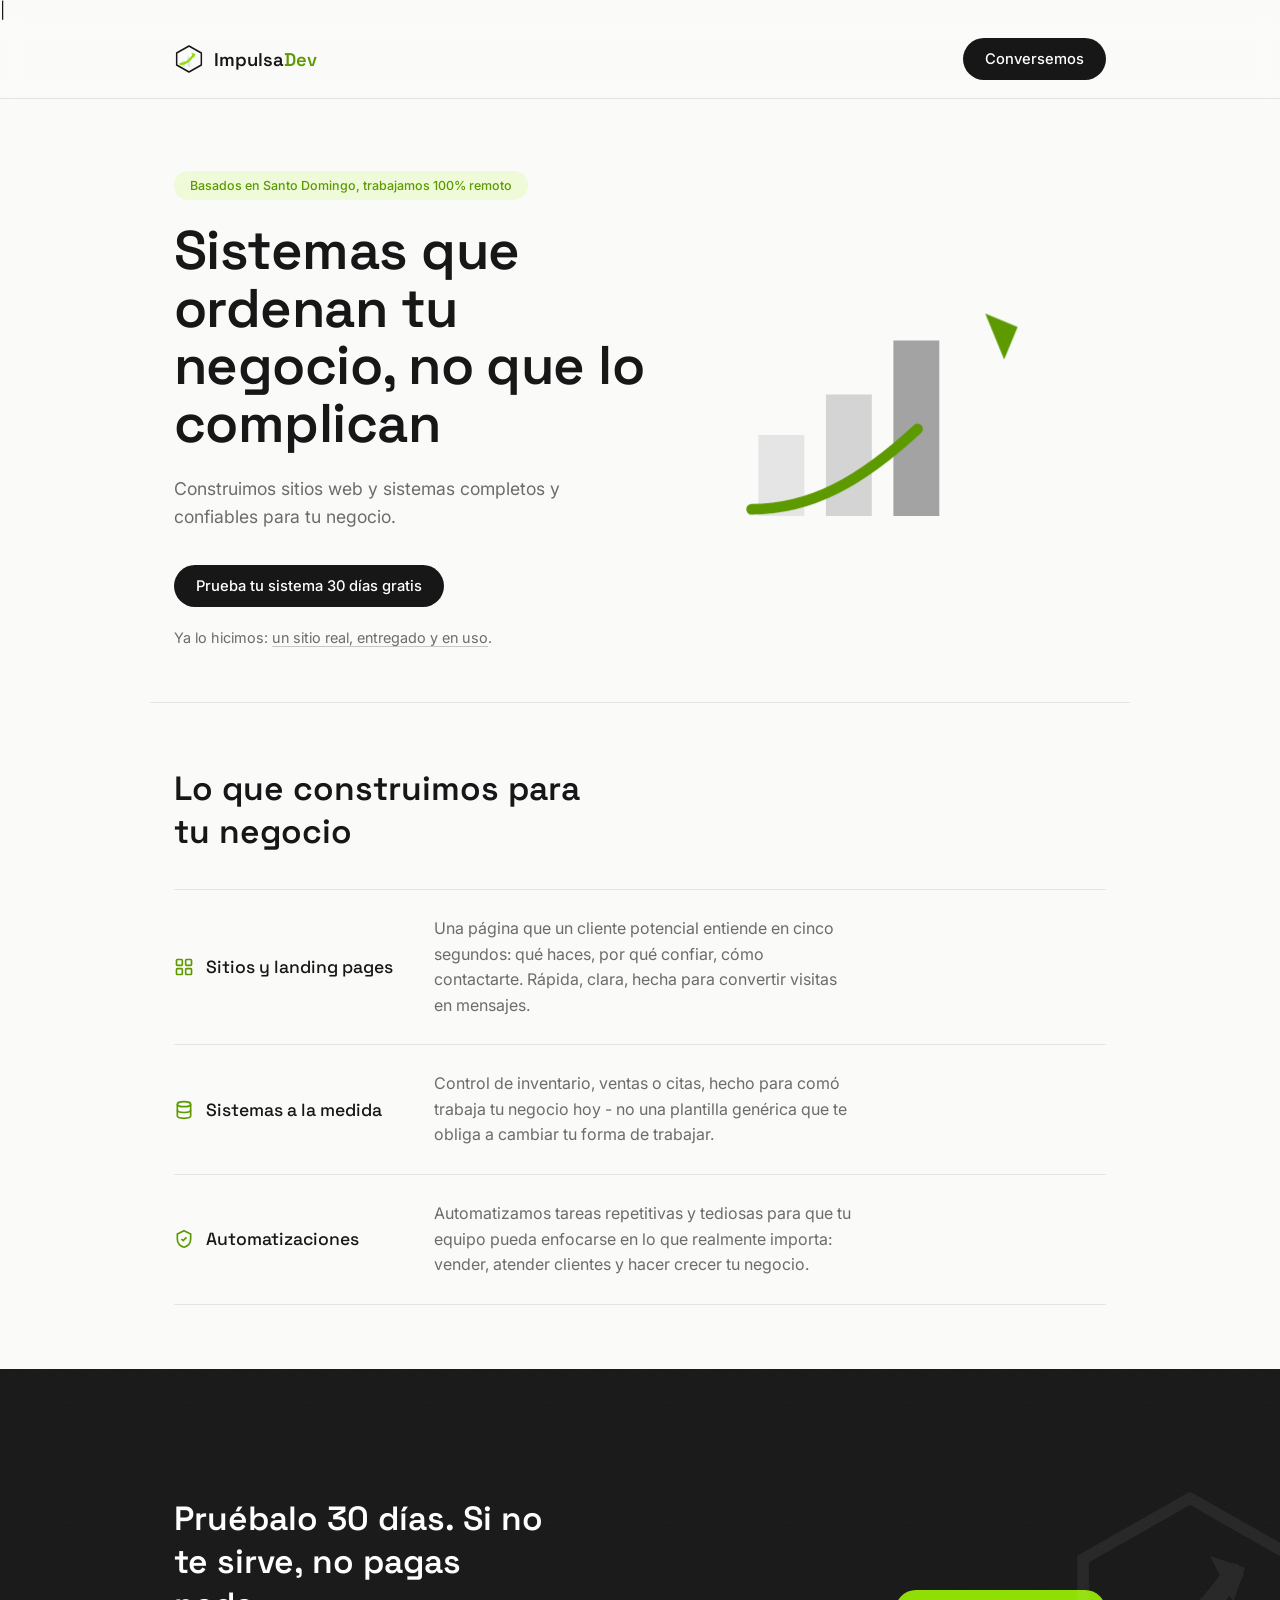
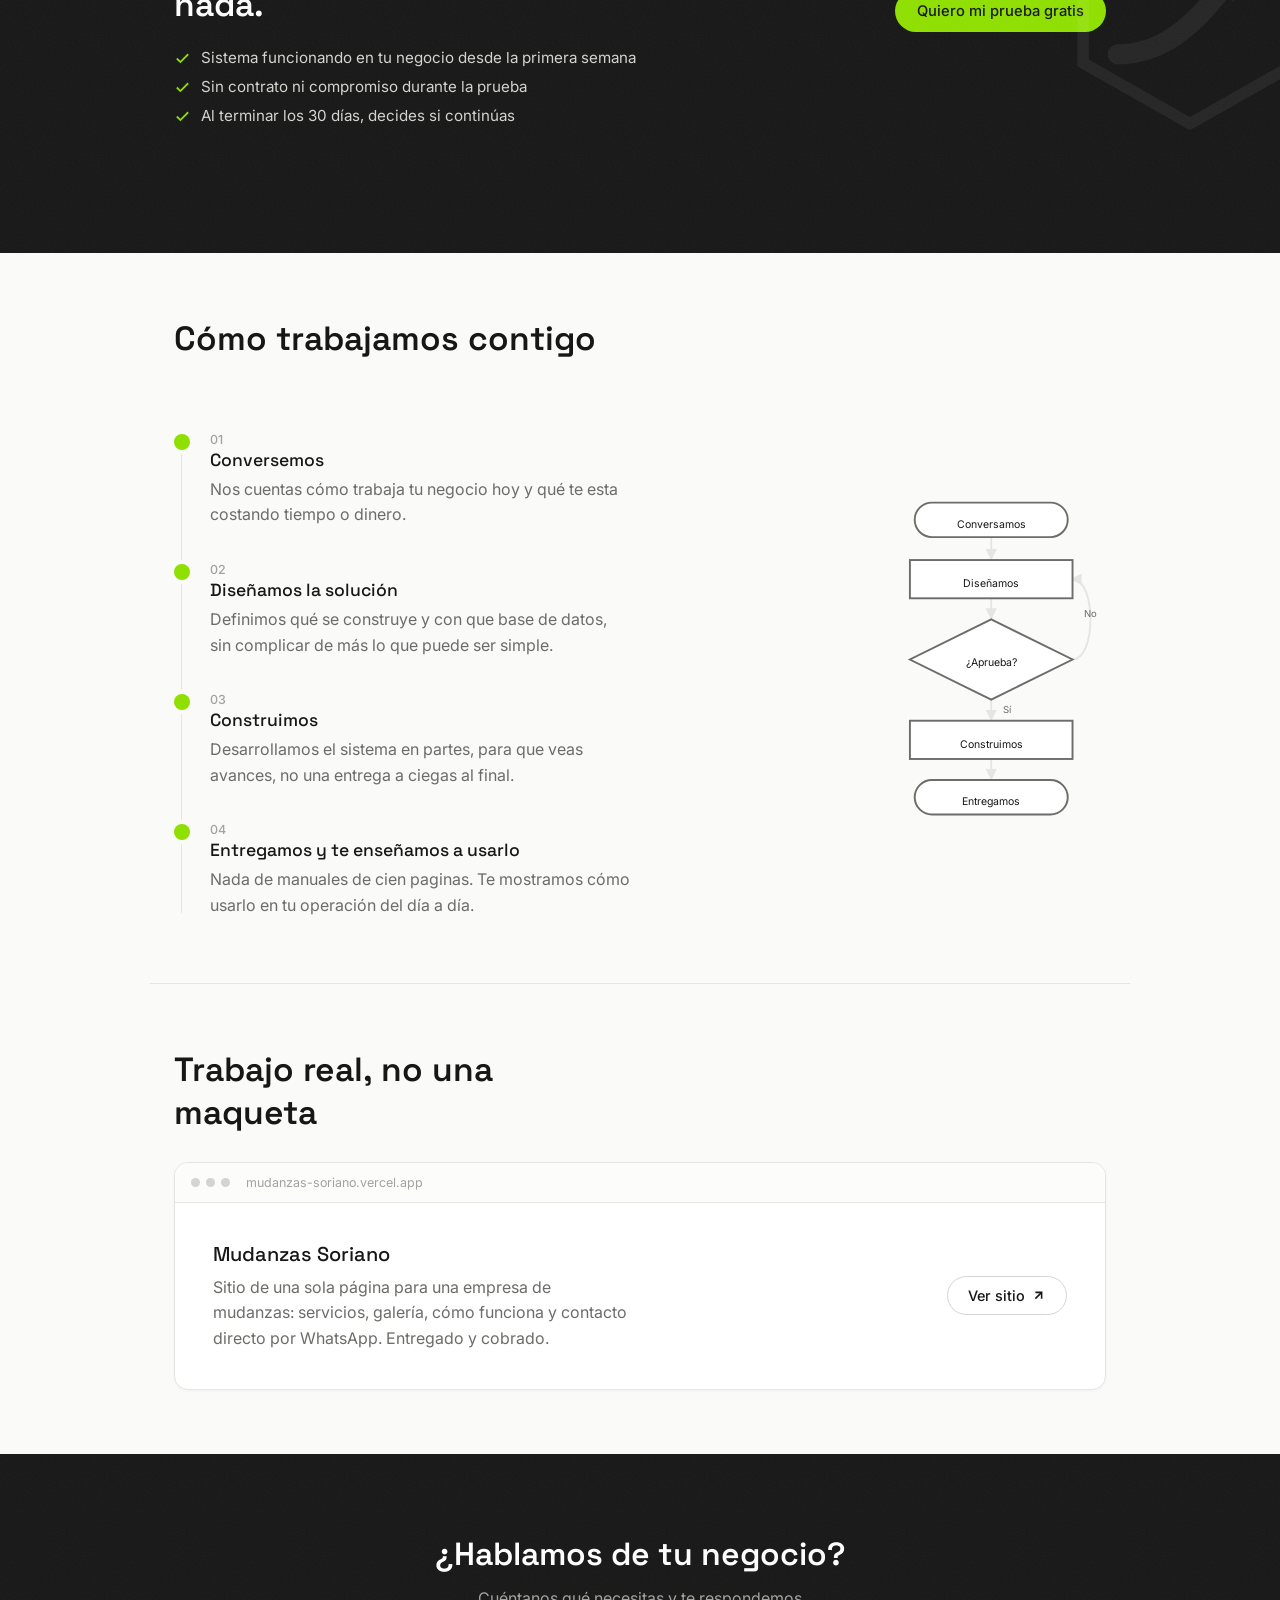
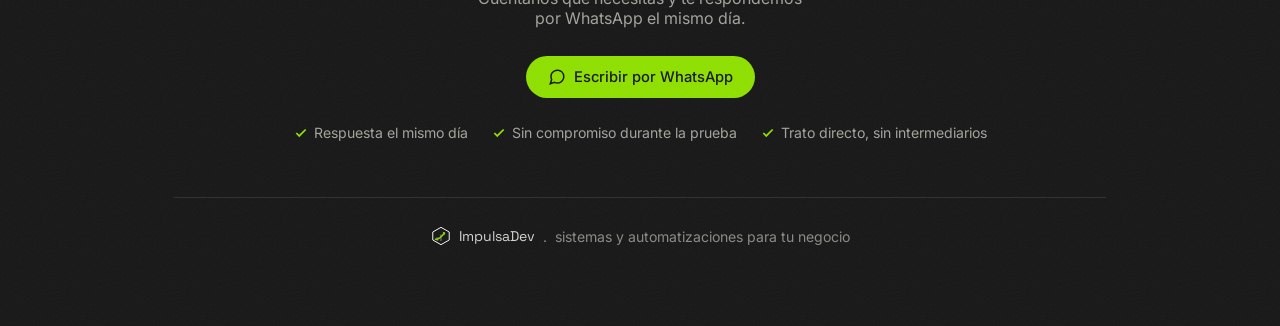
==== impulsadev-landing/index.html @ a991125b "agregar favicon a ImpulsaDev" ====
|<!DOCTYPE html>
<html lang="es">
<head>
    <meta charset="UTF-8" />
    <meta name="viewport" content="width=device-width, initial-scale=1.0" />
    <title>ImpulsaDev - Sistemas y automatizaciones para tu negocio </title>
    <meta name="description" content="Sitios web, sistemas a la medida y automatizaciones para negocios pequeños. Prueba tu sistema 30 días gratis."/>

    <link rel="preconnect" href="https://fonts.googleapis.com">
    <link href="https://fonts.googleapis.com/css2?family=Space+Grotesk:wght@500;600;700&family=Inter:wght@400;500;600&display=swap" rel="stylesheet">
    <link rel="icon" type="image/png" href="img/favicon.png" />
    <link rel="stylesheet" href="css/style.css" />
</head>
<body>
    <header>
        <div class="nav-container">
            <div class="brand">
                <svg width="30" height="30" viewBox="0 0 90 90" fill="none">
                    <path d="M45 6 L82 27 V63 L45 84 L8 63 V27 Z" stroke="#171717" stroke-width="4.5" stroke-linejoin="round"/>
                    <rect x="24" y="50" width="9" height="18" fill="#E5E5E5"/>
                    <rect x="40" y="38" width="9" height="30" fill="#E5E5E5"/>
                    <path d="M20 60 C34 60 46 52 60 32" stroke="#8FE000" stroke-width="7" stroke-linecap="round" fill="none"/>
                    <path d="M52 26 L64 30 L60 42 Z" fill="#8FE000"/>
                </svg>
                <span class="brand-name">Impulsa<span class="dev">Dev</span></span>
            </div>
            <a href="#" id="nav-cta" class="btn btn-dark" target="_blank" rel="noreferrer">Conversemos</a>
        </div>
    </header>
      <section class="hero">
    <div class="hero-text">
      <span class="badge">Basados en Santo Domingo, trabajamos 100% remoto</span>
      <h1>Sistemas que ordenan tu negocio, no que lo complican</h1>
      <p class="sub">Construimos sitios web y sistemas completos y confiables para tu negocio.</p>
      <div class="cta-row">
        <a href="#" id="hero-cta" class="btn btn-dark" target="_blank" rel="noreferrer">Prueba tu sistema 30 días gratis</a>
      </div>
      <p class="proof">Ya lo hicimos: <a href="https://mudanzas-soriano.vercel.app/" target="_blank" rel="noreferrer">un sitio real, entregado y en uso</a>.</p>
    </div>

    <div class="hero-art" aria-hidden="true">
      <svg viewBox="0 0 260 200">
        <rect class="bar" x="20" y="120" width="34" height="60" fill="#E5E5E5"/>
        <rect class="bar" x="70" y="90" width="34" height="90" fill="#D4D4D4"/>
        <rect class="bar" x="120" y="50" width="34" height="130" fill="#A3A3A3"/>
        <path class="arrow" d="M15 175 C 80 175, 130 130, 205 45" fill="none" stroke="#5C9A00" stroke-width="8" stroke-linecap="round"/>
        <path class="arrow" d="M188 30 L212 40 L202 64 Z" fill="#5C9A00"/>
      </svg>
    </div>
  </section>
  <section class="services">
    <h2>Lo que construimos para tu negocio</h2>

    <div class="services-list">
        <div class="service">
            <div class="service-head">
                <svg class="icon" viewBox="0 0 24 24" fill="none" stroke="currentColor" stroke-width="2"><rect x="3" y="3" width="7" height="7" rx="1"/><rect x="14" y="3" width="7" height="7" rx="1"/><rect x="3" y="14" width="7" height="7" rx="1"/><rect x="14" y="14" width="7" height="7" rx="1"/></svg>
                <h3> Sitios y landing pages </h3>
            </div>
            <p>Una página que un cliente potencial entiende en cinco segundos: qué haces, por qué confiar, cómo contactarte. Rápida, clara, hecha para convertir visitas en mensajes.</p>
        </div>

        <div class="service">
        <div class="service-head">
            <svg class="icon" viewBox="0 0 24 24" fill="none" stroke="currentColor" stroke-width="2"><ellipse cx="12" cy="5" rx="8" ry="3"/><path d="M4 5v14c0 1.7 3.6 3 8 3s8-1.3 8-3V5"/><path d="M4 12c0 1.7 3.6 3 8 3s8-1.3 8-3"/></svg>
            <h3>Sistemas a la medida</h3>
        </div>
        <p>Control de inventario, ventas o citas, hecho para comó trabaja tu negocio hoy - no una plantilla genérica que te obliga a cambiar tu forma de trabajar.</p>
        </div>

        <div class="service">
            <div class="service-head">
                <svg class="icon" viewBox="0 0 24 24" fill="none" stroke="currentColor" stroke-width="2"><path d="M12 2l8 4v6c0 5-3.5 8.5-8 10-4.5-1.5-8-5-8-10V6l8-4z"/><path d="M9 12l2 2 4-4"/></svg>
                <h3>Automatizaciones</h3>
            </div>
            <p>Automatizamos tareas repetitivas y tediosas para que tu equipo pueda enfocarse en lo que realmente importa: vender, atender clientes y hacer crecer tu negocio.</p>
            </div>
        </div>

    
  </section>
    <section class="offer grain">
      <svg class="offer-watermark" viewBox="0 0 90 90" aria-hidden="true">
         <path d="M45 6 L82 27 V63 L45 84 L8 63 V27 Z" fill="none" stroke="#FFFFFF" stroke-width="4"/>
          <path d="M20 60 C34 60 46 52 60 32" fill="none" stroke="#FFFFFF" stroke-width="7" stroke-linecap="round"/>
          <path d="M52 26 L64 30 L60 42 Z" fill="#FFFFFF"/>
      </svg>
    <div class="offer-inner">
      <div>
        <h2 class="offer-title">Pruébalo 30 días. Si no te sirve, no pagas nada.</h2>
        <ul class="offer-list">
          <li>
            <svg width="17" height="17" viewBox="0 0 24 24" fill="none" stroke="currentColor" stroke-width="2.5"><polyline points="20 6 9 17 4 12"/></svg>
            Sistema funcionando en tu negocio desde la primera semana
          </li>
          <li>
            <svg width="17" height="17" viewBox="0 0 24 24" fill="none" stroke="currentColor" stroke-width="2.5"><polyline points="20 6 9 17 4 12"/></svg>
            Sin contrato ni compromiso durante la prueba
          </li>
          <li>
            <svg width="17" height="17" viewBox="0 0 24 24" fill="none" stroke="currentColor" stroke-width="2.5"><polyline points="20 6 9 17 4 12"/></svg>
            Al terminar los 30 días, decides si continúas
          </li>
        </ul>
      </div>
      <a href="#" id="offer-cta" class="btn btn-lime" target="_blank" rel="noreferrer">Quiero mi prueba gratis</a>
    </div>
  </section>
    <section class="process">
    <h2>Cómo trabajamos contigo</h2>

    <div class="process-inner">
      <div class="process-line">
        <div class="step reveal">
          <span class="step-num">01</span>
          <h3>Conversemos</h3>
          <p>Nos cuentas cómo trabaja tu negocio hoy y qué te esta costando tiempo o dinero.</p>
        </div>

        <div class="step reveal">
          <span class="step-num">02</span>
          <h3>Diseñamos la solución</h3>
          <p>Definimos qué se construye y con que base de datos, sin complicar de más lo que puede ser simple.</p>
        </div>

        <div class="step reveal">
          <span class="step-num">03</span>
          <h3>Construimos</h3>
          <p>Desarrollamos el sistema en partes, para que veas avances, no una entrega a ciegas al final.</p>
        </div>

        <div class="step reveal">
          <span class="step-num">04</span>
          <h3>Entregamos y te enseñamos a usarlo</h3>
          <p>Nada de manuales de cien paginas. Te mostramos cómo usarlo en tu operación del día a día.</p>
        </div>
      </div>

      <div class="process-art" aria-hidden="true">
        <svg viewBox="0 0 230 340">
          <defs>
            <marker id="arrowhead" viewBox="0 0 10 10" refX="8" refY="5" markerWidth="6" markerHeight="6" orient="auto-start-reverse">
              <path d="M0 0 L10 5 L0 10 Z" class="flow-arrowhead"/>
            </marker>
          </defs>

          <path class="flow-connector" d="M110 44 L110 66" marker-end="url(#arrowhead)"/>
          <path class="flow-connector" d="M110 108 L110 128" marker-end="url(#arrowhead)"/>
          <path class="flow-connector" d="M110 214 L110 234" marker-end="url(#arrowhead)"/>
          <path class="flow-connector" d="M110 276 L110 296" marker-end="url(#arrowhead)"/>
          <path class="flow-connector" d="M195 172 C 220 172, 220 88, 195 88" marker-end="url(#arrowhead)"/>

          <rect class="flow-shape" x="30" y="8" width="160" height="36" rx="18" style="animation-delay: 0s"/>
          <text class="flow-text" x="110" y="31">Conversamos</text>

          <rect class="flow-shape" x="25" y="68" width="170" height="40" style="animation-delay: 1s"/>
          <text class="flow-text" x="110" y="93">Diseñamos</text>

          <polygon class="flow-diamond" points="110,130 195,172 110,214 25,172" style="animation-delay: 2s"/>
          <text class="flow-text" x="110" y="176">¿Aprueba?</text>
          <text class="flow-label" x="207" y="128">No</text>
          <text class="flow-label flow-label-yes" x="122" y="228">Sí</text>

          <rect class="flow-shape" x="25" y="236" width="170" height="40" style="animation-delay: 3s"/>
          <text class="flow-text" x="110" y="261">Construimos</text>

          <rect class="flow-shape" x="30" y="298" width="160" height="36" rx="18" style="animation-delay: 4s"/>
          <text class="flow-text" x="110" y="321">Entregamos</text>
        </svg>
      </div>
    </div>
  </section>

    <section class="portfolio">
    <h2>Trabajo real, no una maqueta</h2>

    <div class="browser-frame reveal" id="portfolio-card">
      <div class="browser-bar">
        <span class="dot"></span><span class="dot"></span><span class="dot"></span>
        <span class="url">mudanzas-soriano.vercel.app</span>
      </div>
      <div class="browser-body">
        <div>
          <h3>Mudanzas Soriano</h3>
          <p>Sitio de una sola página para una empresa de mudanzas: servicios, galería, cómo funciona y contacto directo por WhatsApp. Entregado y cobrado.</p>
        </div>
        <a class="link-btn" href="https://mudanzas-soriano.vercel.app/" target="_blank" rel="noreferrer">
          Ver sitio
          <svg width="15" height="15" viewBox="0 0 24 24" fill="none" stroke="currentColor" stroke-width="2.5"><line x1="7" y1="17" x2="17" y2="7"/><polyline points="7 7 17 7 17 17"/></svg>
        </a>
      </div>
    </div>
  </section>
  <footer class="grain">
    <div class="footer-inner">
        <h2>¿Hablamos de tu negocio?</h2>
        <p class="lead">Cuéntanos qué necesitas y te respondemos por WhatsApp el mismo día.</p>
        <a href="#" id="footer-cta" class="btn btn-lime" target="_blank" rel="noreferrer">
        <svg width="18" height="18" viewBox="0 0 24 24" fill="none" stroke="currentColor" stroke-width="2"><path d="M21 11.5a8.38 8.38 0 0 1-.9 3.8 8.5 8.5 0 0 1-7.6 4.7 8.38 8.38 0 0 1-3.8-.9L3 21l1.9-5.7a8.38 8.38 0 0 1-.9-3.8 8.5 8.5 0 0 1 4.7-7.6 8.38 8.38 0 0 1 3.8-.9h.5a8.48 8.48 0 0 1 8 8v.5z"/></svg>
        Escribir por WhatsApp
      </a>

      <div class="checks">
        <span><svg width="14" height="14" viewBox="0 0 24 24" fill="none" stroke="currentColor" stroke-width="3"><polyline points="20 6 9 17 4 12"/></svg> Respuesta el mismo día</span>
        <span><svg width="14" height="14" viewBox="0 0 24 24" fill="none" stroke="currentColor" stroke-width="3"><polyline points="20 6 9 17 4 12"/></svg> Sin compromiso durante la prueba</span>
        <span><svg width="14" height="14" viewBox="0 0 24 24" fill="none" stroke="currentColor" stroke-width="3"><polyline points="20 6 9 17 4 12"/></svg> Trato directo, sin intermediarios</span>
      </div>

      <div class="foot-brand">
        <svg width="20" height="20" viewBox="0 0 90 90" fill="none">
          <path d="M45 6 L82 27 V63 L45 84 L8 63 V27 Z" stroke="#F5F5F5" stroke-width="4.5" stroke-linejoin="round"/>
          <rect x="24" y="50" width="9" height="18" fill="#525252"/>
          <rect x="40" y="38" width="9" height="30" fill="#525252"/>
          <path d="M20 60 C34 60 46 52 60 32" stroke="#8FE000" stroke-width="7" stroke-linecap="round" fill="none"/>
          <path d="M52 26 L64 30 L60 42 Z" fill="#8FE000"/>
        </svg>
        <span class="name">ImpulsaDev</span>
        <span>.</span>
        <span>sistemas y automatizaciones para tu negocio</span>
      </div>
    </div>
  </footer>
    <script src="js/script.js"></script>
</body>
</html>
---- impulsadev-landing/css/style.css ----
:root{
    --ink: #171717;
    --paper: #FAFAF9;
    --line: #E5E5E2;
    --muted: #6B6D68;
    --lime: #8FE000;
    --lime-dark: #5c9a00;
    --lime-tint: #eefad8;
}

.grain {
    position: relative;
    overflow: hidden;
}

.grain::after {
    content:"";
    position: absolute;
    inset: 0;
    pointer-events: none;
    opacity: 0.05;
    background-image: url("data:image/svg+xml,%3Csvg xmlns='http://www.w3.org/2000/svg' width='120' height='120'%3E%3Cfilter id='n'%3E%3CfeTurbulence type='fractalNoise' baseFrequency='0.9' numOctaves='2' stitchTiles='stitch'/%3E%3C/filter%3E%3Crect width='100%25' height='100%25' filter='url(%23n)'/%3E%3C/svg%3E");
}

*{
    box-sizing: border-box;
    margin: 0;
    padding: 0;
}

html {
    scroll-behavior:smooth;
}

body {
    font-family: "Inter", sans-serif;
    background: var(--paper);
    color: var(--ink);
    -webkit-font-smoothing: antialiased;
}

.font-display {
    font-family: "Space Grotesk", sans-serif
}

a {
    color: inherit;
    text-decoration: none;
}

img, svg {
    display: block;
    max-width: 100%;
}

header {
    position: sticky;
    top: 0;
    z-index: 50;
    background: rgba(250, 250, 249, 0.82);
    backdrop-filter: blur(10px);
    border-bottom: 1px solid var(--line);
}

.nav-container {
    max-width: 980px;
    margin: 0 auto;
    padding: 18px 24px;
    display: flex;
    align-items: center;
    justify-content: space-between;
}

.brand {
    display: flex;
    align-items: center;
    gap: 10px;
    font-family: "Space Grotesk", sans-serif;
    font-weight: 600;
    font-size: 1.15rem;
}

.brand .dev {
    color: var(--lime-dark);
}

.btn {
    display: inline-flex;
    align-items: center;
    gap: 8px;
    font-weight: 500;
    font-size: 0.92rem;
    border-radius: 999px;
    padding: 12px 22px;
    transition: background 0.2s ease;
    cursor: pointer;
    border: none;
}

.btn-dark {
    background: var(--ink);
    color: #fff;
}

.btn-dark:hover {
    background: var(--lime-dark);
}

.btn-lime{
    background: var(--lime);
    color: var(--ink);
}

.btn-lime:hover {
    background: #A6EE2E;
}

.hero {
    max-width: 980px;
    margin: 0 auto;
    padding: 72px 24px 56px;
    display: grid;
    gap: 48px;
    align-items: center;
    grid-template-columns: 1fr;
}

.badge {
    display: inline-flex;
    align-items: center;
    gap: 6px;
    font-size: 0.78rem;
    font-weight: 500;
    color: var(--lime-dark);
    background: var(--lime-tint);
    border-radius: 999px;
    padding: 7px 16px;
}

h1 {
    font-family: "Space Grotesk", sans-serif;
    font-weight: 600;
    font-size: 2.6rem;
    line-height: 1.06;
    letter-spacing: -0.01em;
    max-width: 520px;
    margin-top: 22px;
}

@media (min-width: 640px) {
    h1{
        font-size: 3.4rem;
    }
}

.hero .sub {
    color: var(--muted);
    font-size: 1.1rem;
    line-height: 1.6;
    max-width: 400px;
    margin-top: 22px;
}

@media (min-width: 800px) {
    .hero {
        grid-template-columns: 1.1fr 0.9fr;
    }
}

.cta-row {
    margin-top: 34px;
    display: flex;
    flex-wrap: wrap;
    gap: 16px;
}

.proof {
    margin-top: 22px;
    font-size: 0.9rem;
    color: var(--muted)
}

.proof a {
    text-decoration: underline;
    text-decoration-color: #C8C8C2;
    text-underline-offset: 3px;
}

.proof a:hover {
    text-decoration-color: var(--ink);
}

.hero-art {
    position: relative;
    height: 270px;
}

.hero-art svg {
    width: 100%;
    height: 100%;
}

section {
    padding: 64px 0;
}

.services {
    max-width: 980px;
    margin: 0 auto;
    padding: 64px 24px;
    border-top: 1px solid var(--line);
}

h2 {
    font-family: "Space Grotesk", sans-serif;
    font-weight: 600;
    font-size: 1.8rem;
    max-width: 440px;
}

@media (min-width: 640px) {
    h2{
        font-size: 2.1rem;
    }
}

.services-list {
    margin-top: 36px;
    border-top: 1px solid var(--line);
}

.service {
    display: flex;
    flex-direction: column;
    gap: 14px;
    padding: 26px 0;
    border-bottom: 1px solid var(--line);
}

@media (min-width: 640px) {
    .service{
        flex-direction: row;
        gap: 40px;
    }
}

.service-head {
    display: flex;
    align-items: center;
    gap: 12px;
    flex-shrink: 0;
}

@media (min-width: 640px) {
    .service-head {
        width: 220px;
    }
}

.service h3{
    font-family: "Space Grotesk", sans-serif;
    font-weight: 500;
    font-size: 1.1rem;
}

.service p {
    color: var(--muted);
    line-height: 1.6;
    max-width: 420px;
}

.icon {
    width: 20px;
    height: 20px;
    color: var(--lime-dark);
    flex-shrink: 0;
}

.offer {
    background: var(--ink);
    color: #fff;
}

.offer-inner {
    max-width: 980px;
    margin: 0 auto;
    padding: 64px 24px;
    display: grid;
    gap: 32px;
    align-items:center;
}

@media (min-width: 640px) {
    .offer-inner {
        grid-template-columns: 1fr auto;
    }
}

.offer-title {
    font-family: "Space Grotesk", sans-serif;
    font-weight: 600;
    font-size: 1.8rem;
    max-width: 380px;
}

@media (min-width: 640px) {
    .offer-title{
        font-size: 2.1rem;
    }
}

.offer-list {
    list-style: none;
    margin-top: 22px;
    display: flex;
    flex-direction: column;
    gap: 10px;
}

.offer-list li {
    display: flex;
    gap: 10px;
    align-items: flex-start;
    color: #D4D4D0;
    font-size: 0.95rem;
}

.offer-list li svg {
    color: var(--lime);
    flex-shrink: 0;
    margin-top: 2px;
}

.offer {
    position: relative;
}

.offer-watermark {
    position: absolute;
    right: -40px;
    top: 50%;
    transform: translateY(-50%);
    width: 260px;
    height: 260px;
    opacity: 0.06;
    pointer-events: none;

}

.process-inner{
    margin-top: 36px;
    display: grid;
    gap: 40px;
    align-items: center;
}

@media (min-width: 800px) {
    .process-inner {
        grid-template-columns: 1.1fr 1fr;
    }
}

.process-line {
    margin-top: 0;
}

.process-art {
    display: none;
}

@media (min-width: 800px) {
    .process-art {
        display: block;
        width: 220px;
        margin-left: auto;
    }
}

.process {
    max-width: 980px;
    margin: 0 auto;
    padding: 64px 24px;     
}

.process-line {
    margin-top: 36px;
    position: relative;
    padding-left: 36px;
}

.process-line::before {
    content: "";
    position: absolute;
    left: 7px;
    top: 6px;
    bottom: 6px;
    width: 1px;
    background: var(--line);
}

.step {
    position: relative;
    padding-bottom: 34px;
}

.step:last-child {
    padding-bottom: 0;
}

.step::before {
    content: "";
    position: absolute;
    left: -36px;
    top: 2px;
    width: 16px;
    height: 16px;
    border-radius: 50%;
    background: var(--lime);
    box-shadow: 0 0 0 4px var(--paper);
}

.step-num {
    font-size: 0.78rem;
    color: #A3A39C;
    font-weight: 500;
}

.step h3 {
    font-family: "Space Grotesk", sans-serif;
    font-weight: 500;
    font-size: 1.1rem;
    margin-top: 2px;
}

.step p {
    color: var(--muted);
    margin-top: 6px;
    max-width:420px;
    line-height: 1.6;
}

.reveal {
    opacity: 0;
    transform: translateY(16px);
    transition: opacity 0.6s ease, transform 0.6s ease;
}

.reveal.in-view {
    opacity: 1;
    transform: none;
}

.portfolio {
    max-width: 980px;
    margin: 0 auto;
    padding: 64px 24px;
    border-top: 1px solid var(--line);
}

.browser-frame {
    margin-top: 28px;
    border: 1px solid var(--line);
    border-radius: 14px;
    overflow: hidden;
    background: #fff;
    box-shadow: 0 1px 3px rgba(0, 0, 0, 0.04);
}

.browser-bar {
    display: flex;
    align-items: center;
    gap: 6px;
    padding: 12px 16px;
    border-bottom: 1px solid var(--line);
    background: #FCFCFB;
}

.dot {
    width: 9px;
    height: 9px;
    border-radius: 50%;
    background: #D4D4D0;
}

.url {
    margin-left: 10px;
    font-size: 0.78rem;
    color: #A3A39C;
}

.browser-body {
    padding: 30px;
    display: grid;
    gap: 20px;
    align-items: center;
}

@media (min-width: 640px) {
    .browser-body {
        grid-template-columns: 1fr auto;
        padding: 38px;
    }
}

.browser-body h3 {
    font-family: "Space Grotesk", sans-serif;
    font-weight: 500;
    font-size: 1.25rem;
}

.browser-body p {
    color: var(--muted);
    margin-top: 8px;
    max-width: 420px;
    line-height: 1.6;
}

.link-btn {
    display: inline-flex;
    align-items: center;
    gap: 6px;
    font-size: 0.9rem;
    font-weight: 500;
    border: 1px solid #D4D4D0;
    border-radius: 999px;
    padding: 10px 20px;
    white-space: nowrap;
    transition: border-color 0.2s;
}

.link-btn:hover {
    border-color: var(--ink);
}

footer {
    background: var(--ink);
    color: #fff;
}

.footer-inner {
    max-width: 980px;
    margin: 0 auto;
    padding: 80px 24px;
    text-align: center;
}

footer h2 {
    color: #fff;
    margin: 0 auto;
    max-width: 420px;
    font-size: 2rem;
}

footer .lead {
    color: #A3A39C;
    margin-top: 14px;
    max-width: 340px;
    margin-left: auto;
    margin-right: auto;
}

footer .btn{
    margin-top: 28px;
}

.checks {
    margin-top: 26px;
    display: flex;
    flex-wrap: wrap;
    justify-content: center;
    gap: 10px 24px;
    font-size: 0.88rem;
    color: #A3A39C;
}

.checks span {
    display: inline-flex;
    align-items: center;
    gap: 6px;
}

.checks svg {
    color: var(--lime);
}

.foot-brand{
    margin-top: 56px;
    padding-top: 28px;
    border-top: 1px solid rgba(255, 255, 255, 0.1);
    display: flex;
    align-items: center;
    justify-content: center;
    gap: 8px;
    color: #8A8A84;
    font-size: 0.88rem;
}

.foot-brand .name {
    color: #D4D4D0;
    font-family: "Space Grotesk", sans-serif;
}

.bar {
    transform-origin: bottom;
    transform: scaleY(0);
}

.bar.rise {
    animation: rise 0.7s cubic-bezier(.2, .8, .2, 1) forwards;
}

.arrow {
    stroke-dasharray: 140;
    stroke-dashoffset: 140;
    opacity: 0;
}

.arrow.draw {
    animation: draw 0.9s ease-out forwards;
}

@keyframes rise {
    to {     transform: scaleY(1);
    }
}

@keyframes draw {
    to {
        stroke-dashoffset: 0;
        opacity: 1;
    }
}

@media (prefers-reduced-motion: reduce) {
    .bar, .arrow{
        animation: none
        !important; 
        opacity: 1
        !important;
        transform: none
        !important;

    }       
}

.flow-connector {
  stroke: var(--line);
  stroke-width: 2;
  fill: none;
}

.flow-arrowhead {
  fill: var(--line);
}

.flow-shape,
.flow-diamond {
  stroke: var(--muted);
  stroke-width: 2;
  fill: #fff;
  animation: pulse-stroke 5s ease-in-out infinite;
}

.flow-text {
  font-family: 'Inter', sans-serif;
  font-size: 11px;
  fill: var(--ink);
  text-anchor: middle;
  dominant-baseline: middle;
}

.flow-label {
  font-family: 'Inter', sans-serif;
  font-size: 10px;
  fill: var(--muted);
}

@keyframes pulse-stroke {
  0%, 80%, 100% { stroke: var(--muted); }
  40% { stroke: var(--lime-dark); }
}

@media (prefers-reduced-motion: reduce) {
  .flow-shape, .flow-diamond {
    animation: none;
  }
}

.process-art svg {
    width: 100%;
    height: auto;
    display: block;
}

.loop-track {
    stroke: var(--line);
}

.loop-node {
    fill: #D4D4D0;
}

.loop-dot {
    fill: var(--lime);
}

@keyframes travel {
    from { offset-distance: 0%;}
    to { offset-distance: 100%;}
}

@media (prefer-reduced-motion: reduce) {
    .loop-dot {
        animation: none;
        offset-distance: 0%;
    }
}
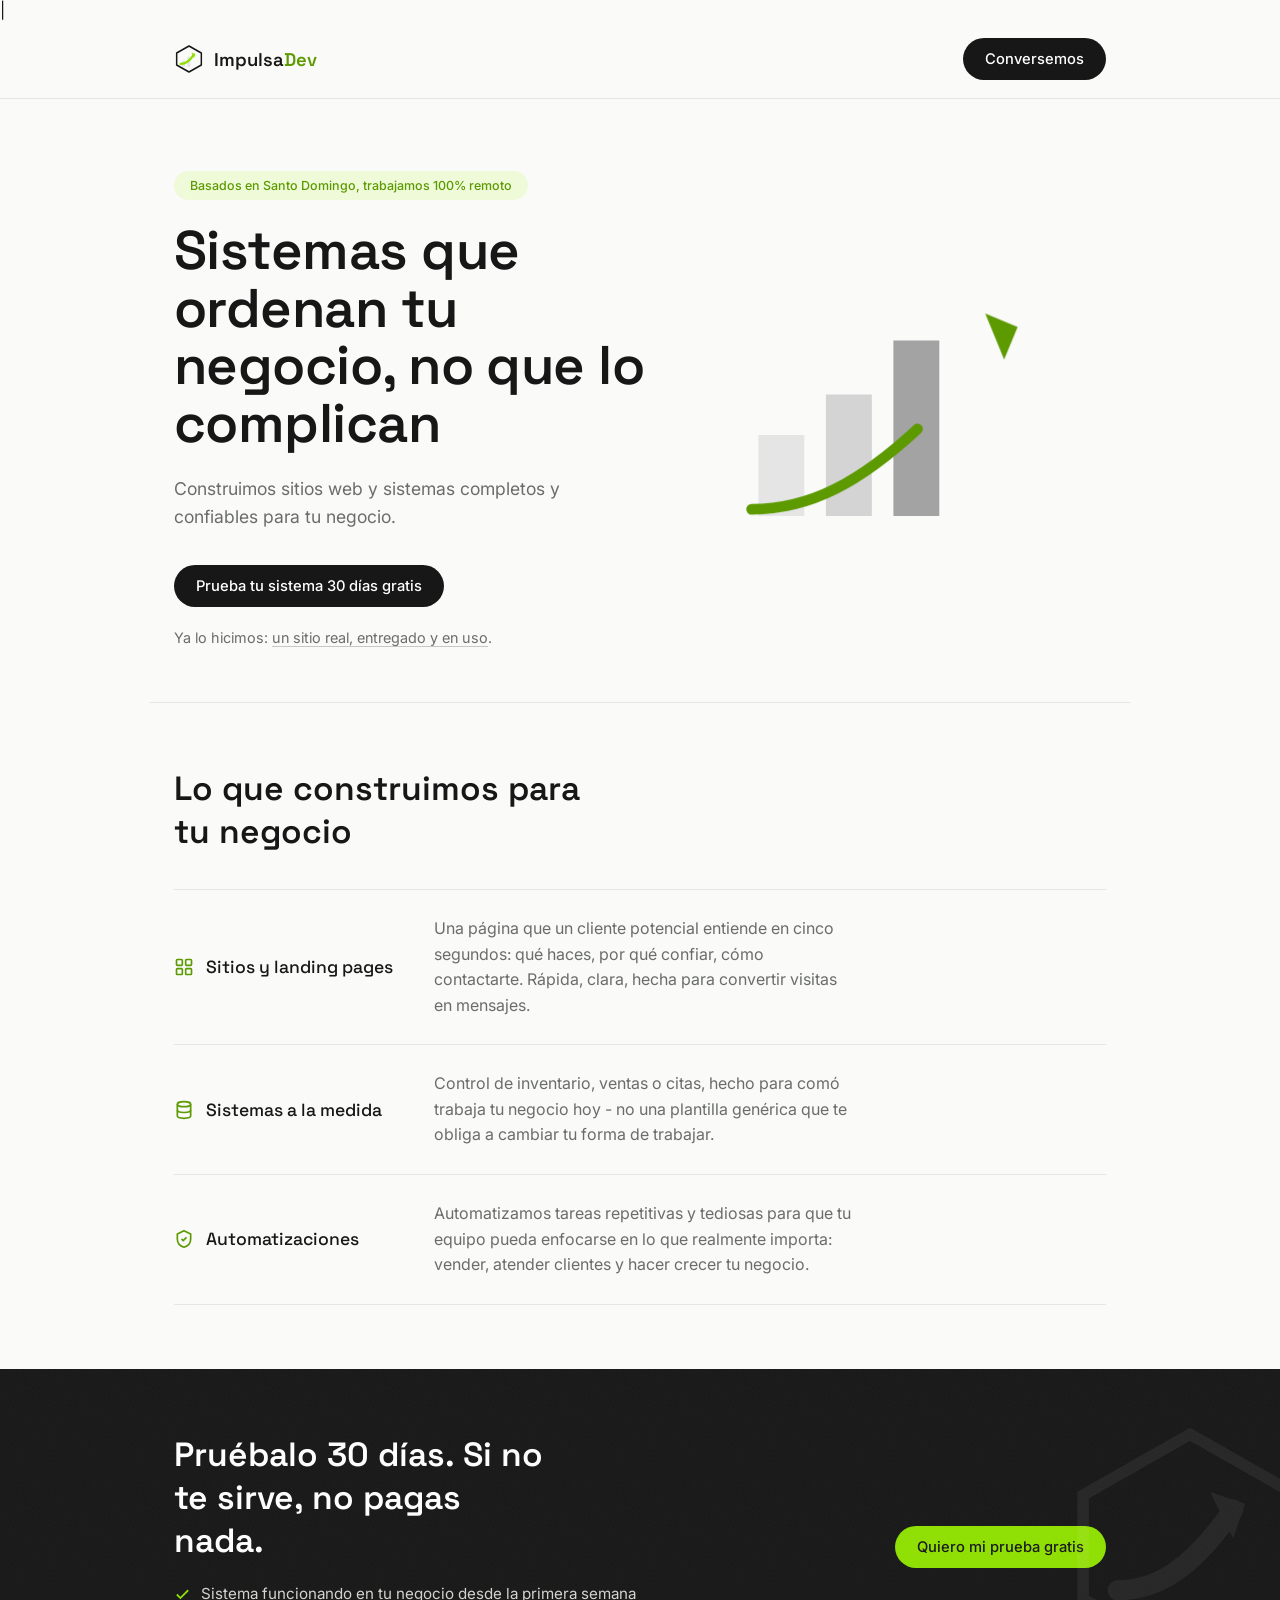
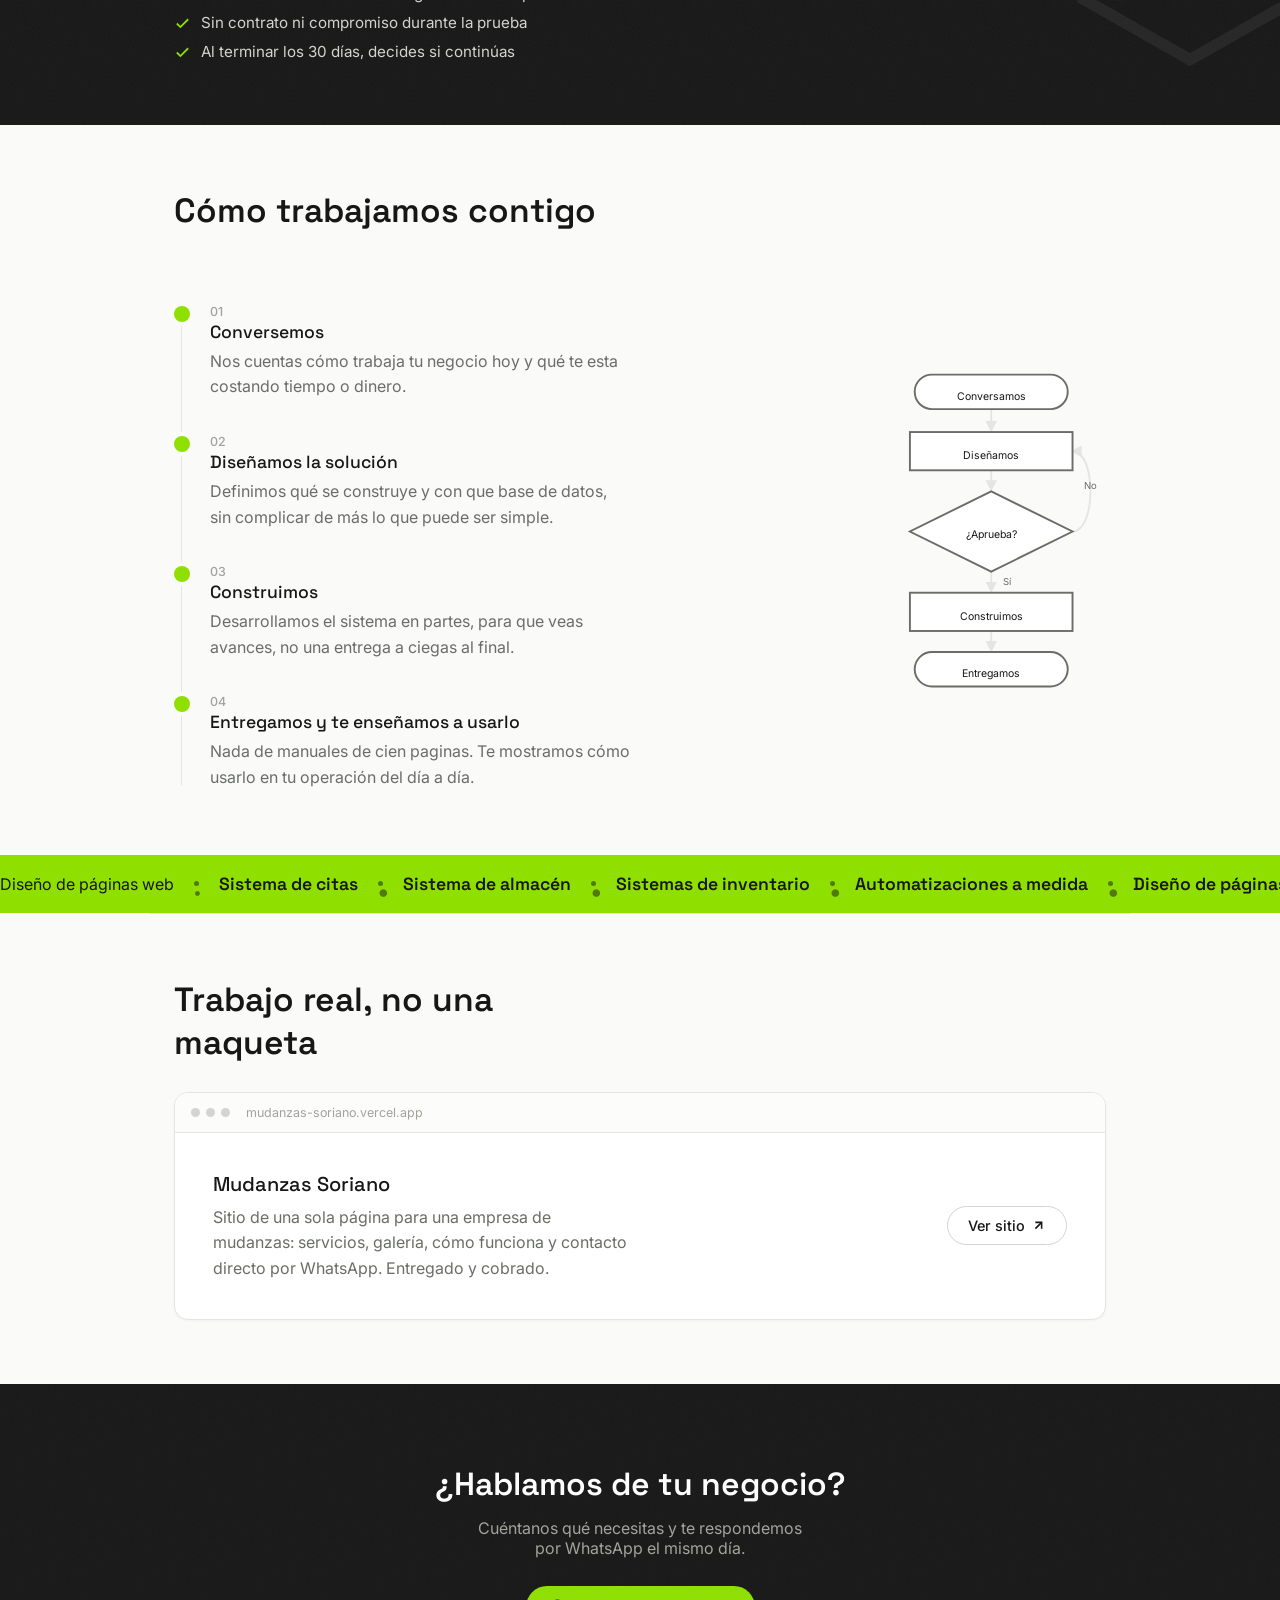
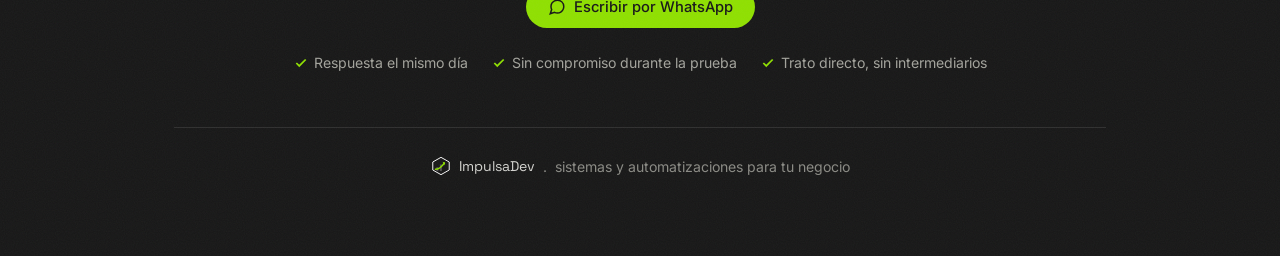
==== commit ab5fde4c: "agregar sección marquee con servicios en bucle infinito" ====
--- a/impulsadev-landing/index.html
+++ b/impulsadev-landing/index.html
@@ -170,6 +170,31 @@
       </div>
     </div>
   </section>
+  
+  <div class="marquee">
+    <div class="marquee-track"
+      <span>Diseño de páginas web</span>
+      <span class="dot">•</span>
+       <span>Sistema de citas</span>
+      <span class="dot">●</span>
+      <span>Sistema de almacén</span>
+      <span class="dot">●</span>
+      <span>Sistemas de inventario</span>
+      <span class="dot">●</span>
+      <span>Automatizaciones a medida</span>
+      <span class="dot">●</span>
+      <span>Diseño de páginas web</span>
+      <span class="dot">●</span>
+      <span>Sistema de citas</span>
+      <span class="dot">●</span>
+      <span>Sistema de almacén</span>
+      <span class="dot">●</span>
+      <span>Sistemas de inventario</span>
+      <span class="dot">●</span>
+      <span>Automatizaciones a medida</span>
+      <span class="dot">●</span>
+    </div>
+  </div>
 
     <section class="portfolio">
     <h2>Trabajo real, no una maqueta</h2>
--- a/impulsadev-landing/css/style.css
+++ b/impulsadev-landing/css/style.css
@@ -28,6 +28,16 @@
     padding: 0;
 }
 
+:focus-visible {
+    outline: 2px solid var(--lime-dark);
+    outline-offset: 2px;
+}
+
+a:focus-visible,
+.btn:focus-visible {
+    outline-color: var(--lime);
+}
+
 html {
     scroll-behavior:smooth;
 }
@@ -85,16 +95,24 @@
 }
 
 .btn {
-    display: inline-flex;
-    align-items: center;
-    gap: 8px;
-    font-weight: 500;
-    font-size: 0.92rem;
-    border-radius: 999px;
-    padding: 12px 22px;
-    transition: background 0.2s ease;
-    cursor: pointer;
-    border: none;
+  display: inline-flex;
+  align-items: center;
+  gap: 8px;
+  font-weight: 500;
+  font-size: 0.92rem;
+  border-radius: 999px;
+  padding: 12px 22px;
+  transition: background 0.2s ease, transform 0.15s ease;
+  cursor: pointer;
+  border: none;
+}
+
+.btn:hover {
+    transform: translateY(-2px);
+}
+
+.btn:active {
+    transform: translateY(0);
 }
 
 .btn-dark {
@@ -279,6 +297,7 @@
 .offer {
     background: var(--ink);
     color: #fff;
+    padding: 0;
 }
 
 .offer-inner {
@@ -289,6 +308,7 @@
     gap: 32px;
     align-items:center;
 }
+
 
 @media (min-width: 640px) {
     .offer-inner {
@@ -714,4 +734,61 @@
         animation: none;
         offset-distance: 0%;
     }
-}+}
+
+.nav .btn {
+    padding: 10px 16px;
+    font-size: 0.85rem;
+}
+
+@media (min-width: 640px) {
+    .nav .btn {
+        padding: 12px 22px;
+        font-size: 0.92rem;
+    }
+}
+
+.marquee {
+    background: var(--lime);
+    overflow: hidden;
+    padding: 18px 0;
+    white-space: nowrap;
+}
+
+.marquee-track {
+    display: inline-flex;
+    align-items: center;
+    gap: 20px;
+    animation: scroll-left 22s linear infinite;
+}
+
+.marquee-track span {
+    font-family: "Space Grotesk", sans-serif;
+    font-weight: 600;
+    font-size: 1.1rem;
+    color: var(--ink)
+}
+
+.marquee-track .dot {
+    width: 5px;
+    height: 5px;
+    border-radius: 50%;
+    background: var(--ink);
+    opacity: 0.5;
+    flex-shrink: 0;
+}
+
+@keyframes scroll-left {
+    from{
+     transform: translateX(0);
+    }
+    to {
+         transform: translateX(-50%);
+    }
+}
+
+@media (prefers-reduced-motion: reduce) {
+    .marquee-track {
+        animation: none;
+    }
+}
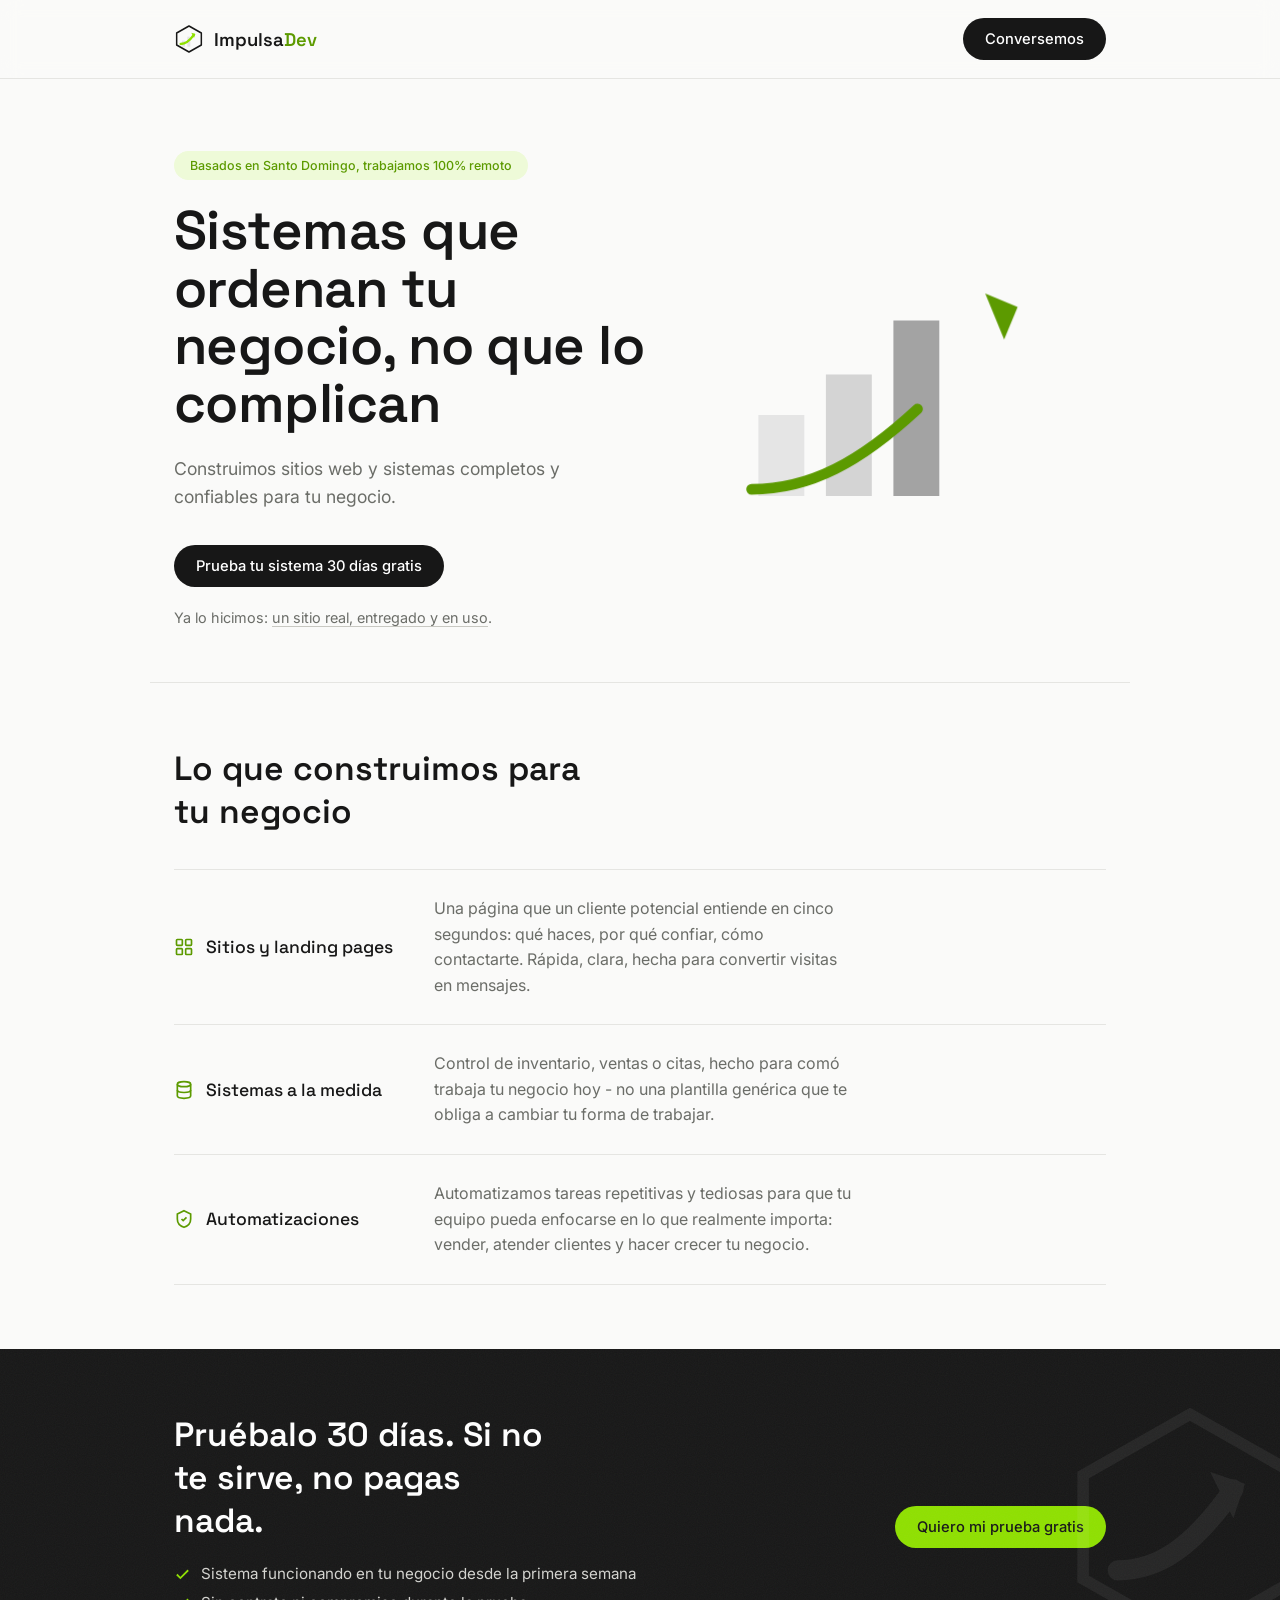
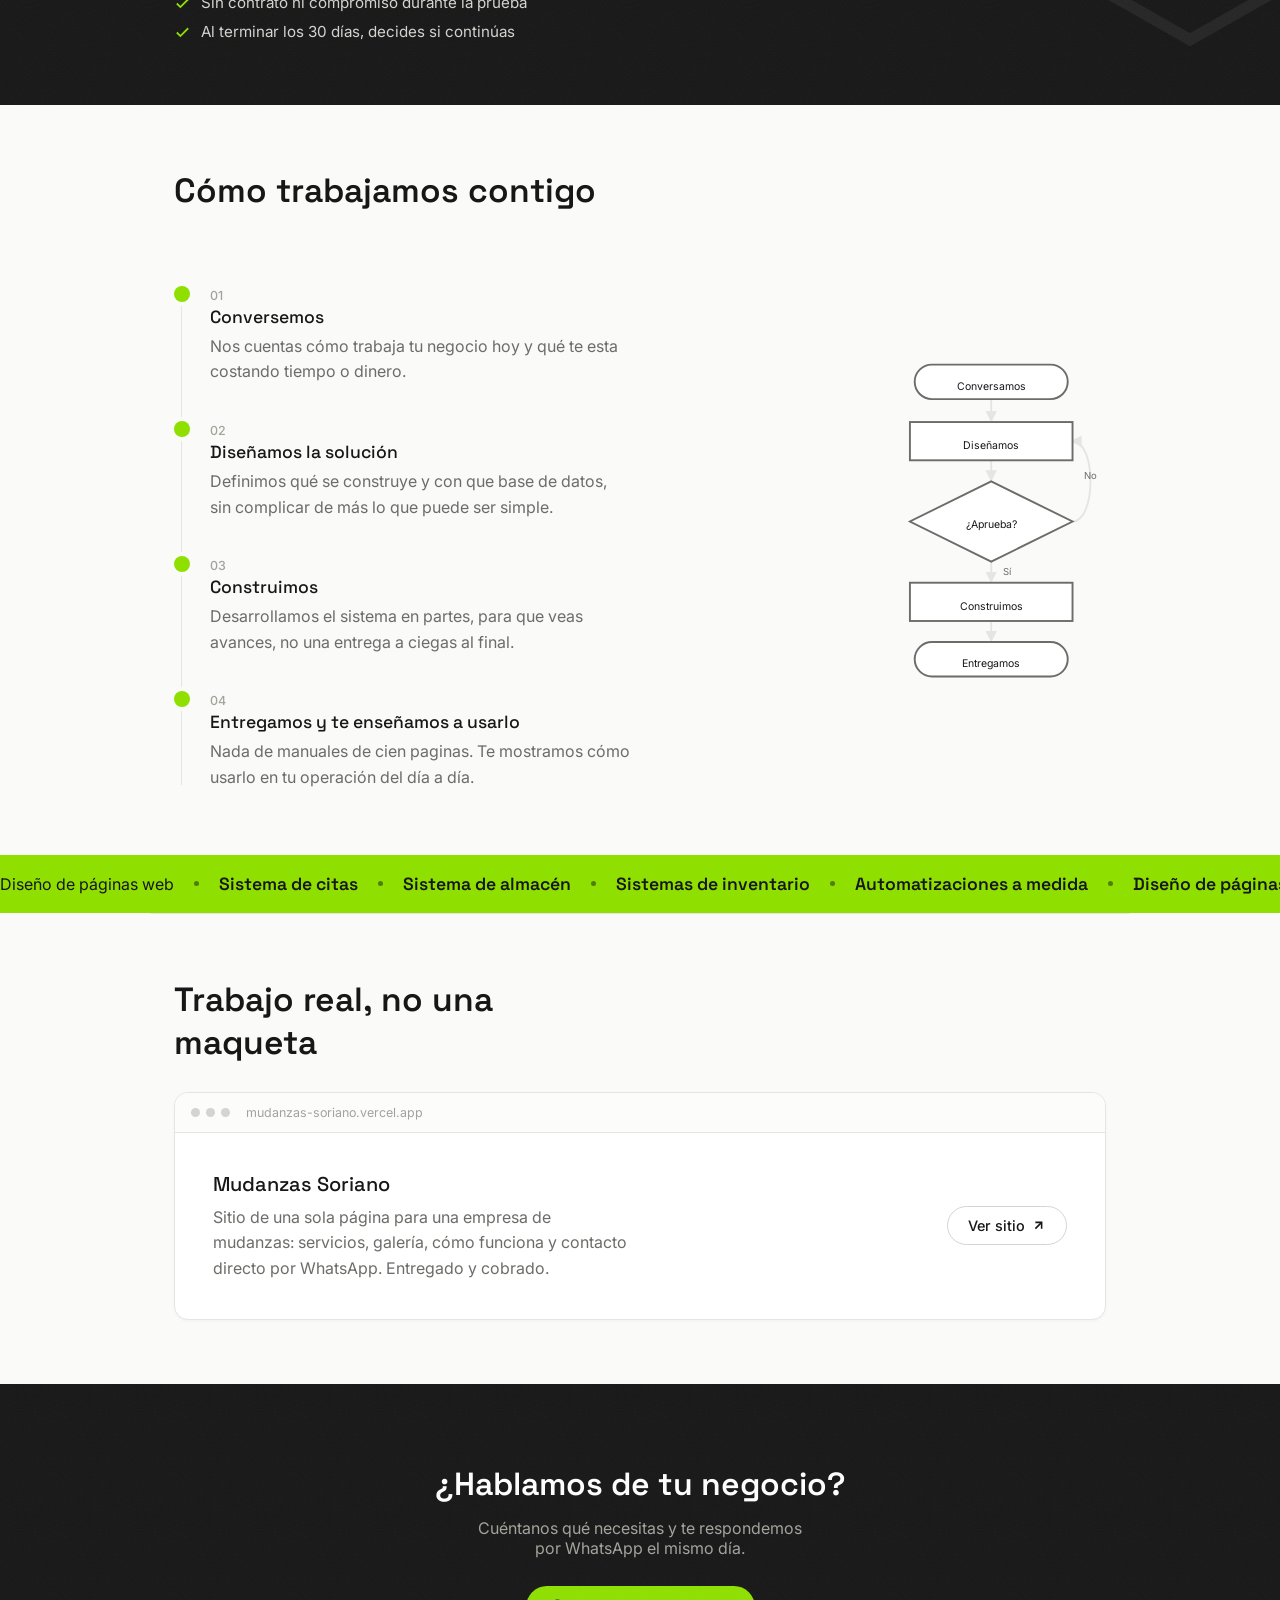
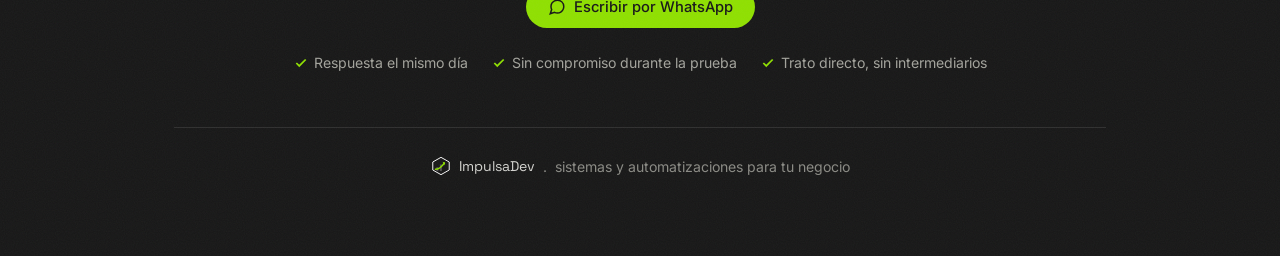
==== commit 8356fce7: "agregar etiquetas Open Graph para vista previa en WhatsApp y redes" ====
--- a/impulsadev-landing/index.html
+++ b/impulsadev-landing/index.html
@@ -1,10 +1,15 @@
-|<!DOCTYPE html>
+<!DOCTYPE html>
 <html lang="es">
 <head>
     <meta charset="UTF-8" />
     <meta name="viewport" content="width=device-width, initial-scale=1.0" />
     <title>ImpulsaDev - Sistemas y automatizaciones para tu negocio </title>
     <meta name="description" content="Sitios web, sistemas a la medida y automatizaciones para negocios pequeños. Prueba tu sistema 30 días gratis."/>
+    <meta property="og:title" content="ImpulsaDev - Sistemas y automatizaciones para tu negocio"/>
+    <meta property="og:description" content="Sitios web, sistemas a la medida y automatizaciones para negocios pequeños. Prueba tu sistema 30 días gratis."/>
+    <meta property="og:image" content="https://impulsa-dev.vercel.app/img/favicon.png">
+    <meta property="og:url" content="https://impulsa-dev.vercel.app"/>
+    <meta property="og:type" content="website"/>
 
     <link rel="preconnect" href="https://fonts.googleapis.com">
     <link href="https://fonts.googleapis.com/css2?family=Space+Grotesk:wght@500;600;700&family=Inter:wght@400;500;600&display=swap" rel="stylesheet">
@@ -174,25 +179,25 @@
   <div class="marquee">
     <div class="marquee-track"
       <span>Diseño de páginas web</span>
-      <span class="dot">•</span>
+      <span class="dot"></span>
        <span>Sistema de citas</span>
-      <span class="dot">●</span>
+      <span class="dot"></span>
       <span>Sistema de almacén</span>
-      <span class="dot">●</span>
+      <span class="dot"></span>
       <span>Sistemas de inventario</span>
-      <span class="dot">●</span>
+      <span class="dot"></span>
       <span>Automatizaciones a medida</span>
-      <span class="dot">●</span>
+      <span class="dot"></span>
       <span>Diseño de páginas web</span>
-      <span class="dot">●</span>
+      <span class="dot"></span>
       <span>Sistema de citas</span>
-      <span class="dot">●</span>
+      <span class="dot"></span>
       <span>Sistema de almacén</span>
-      <span class="dot">●</span>
+      <span class="dot"></span>
       <span>Sistemas de inventario</span>
-      <span class="dot">●</span>
+      <span class="dot"></span>
       <span>Automatizaciones a medida</span>
-      <span class="dot">●</span>
+      <span class="dot"></span>
     </div>
   </div>
 
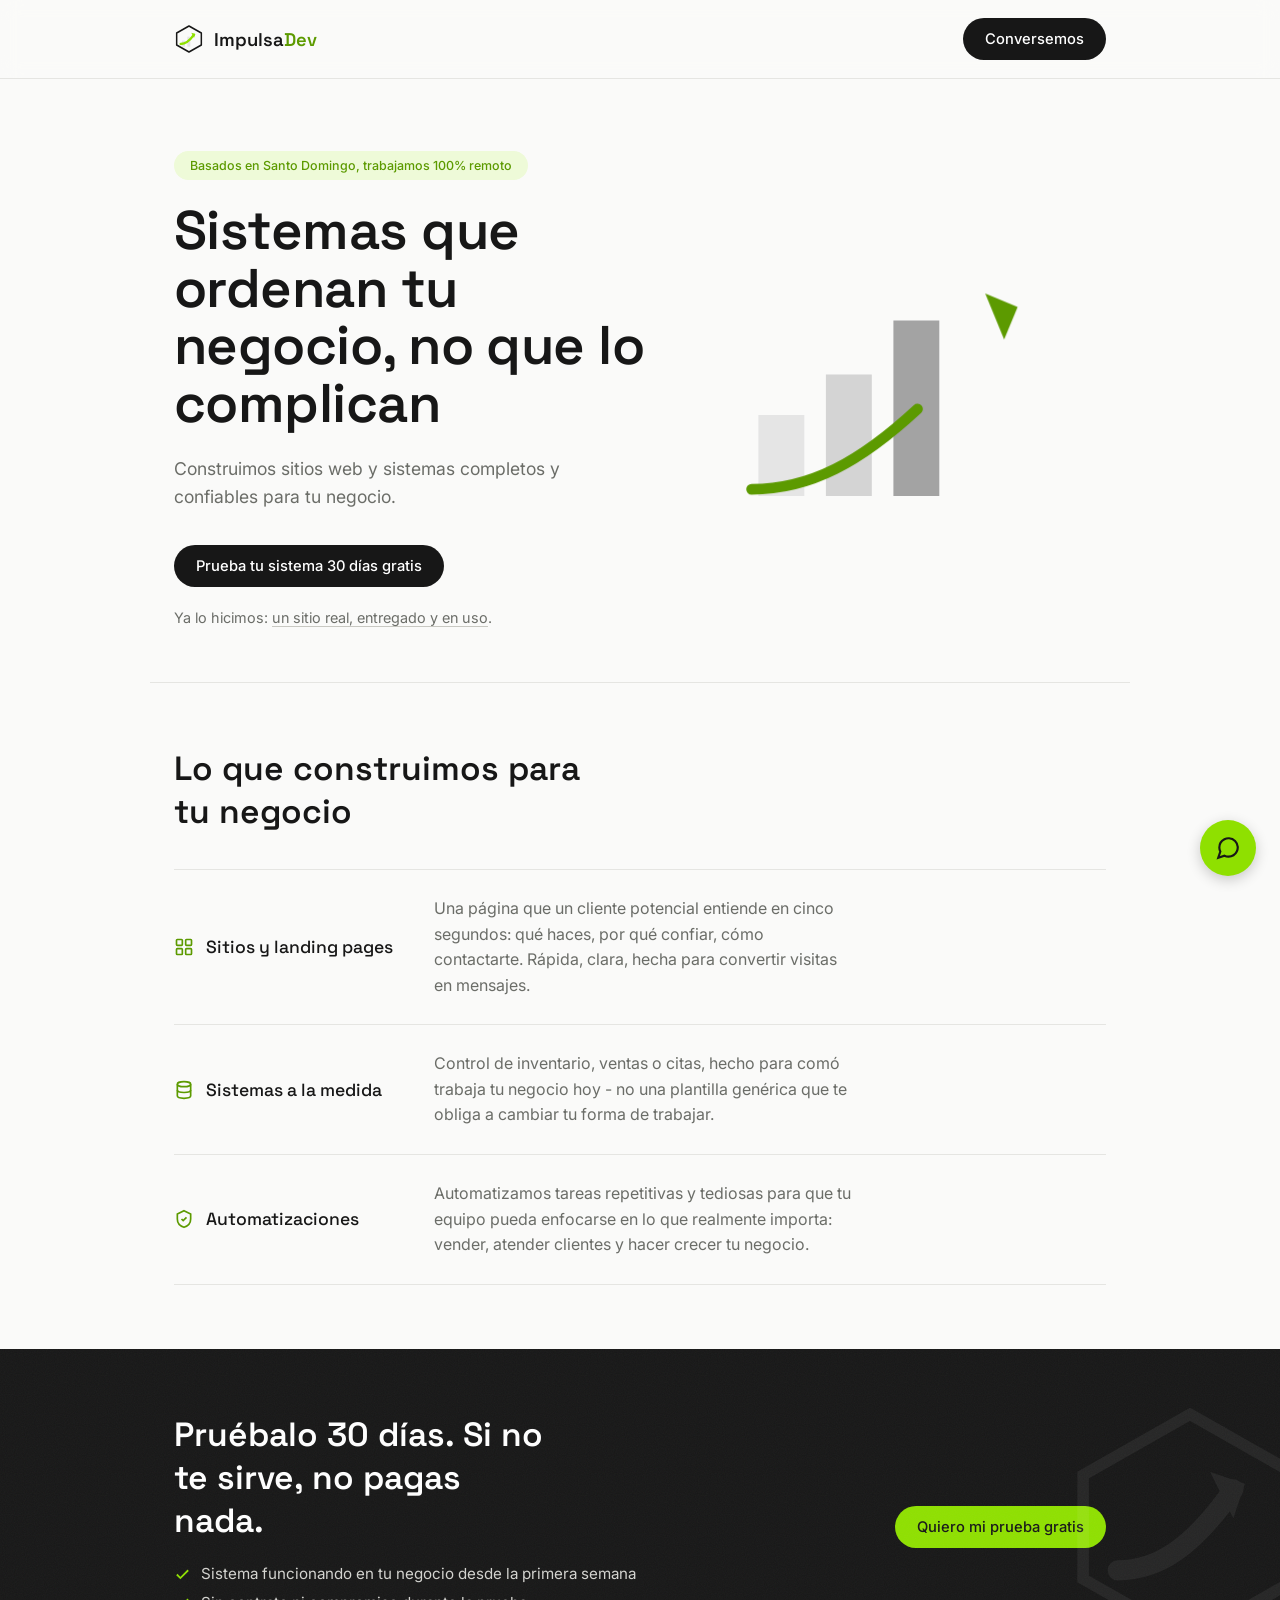
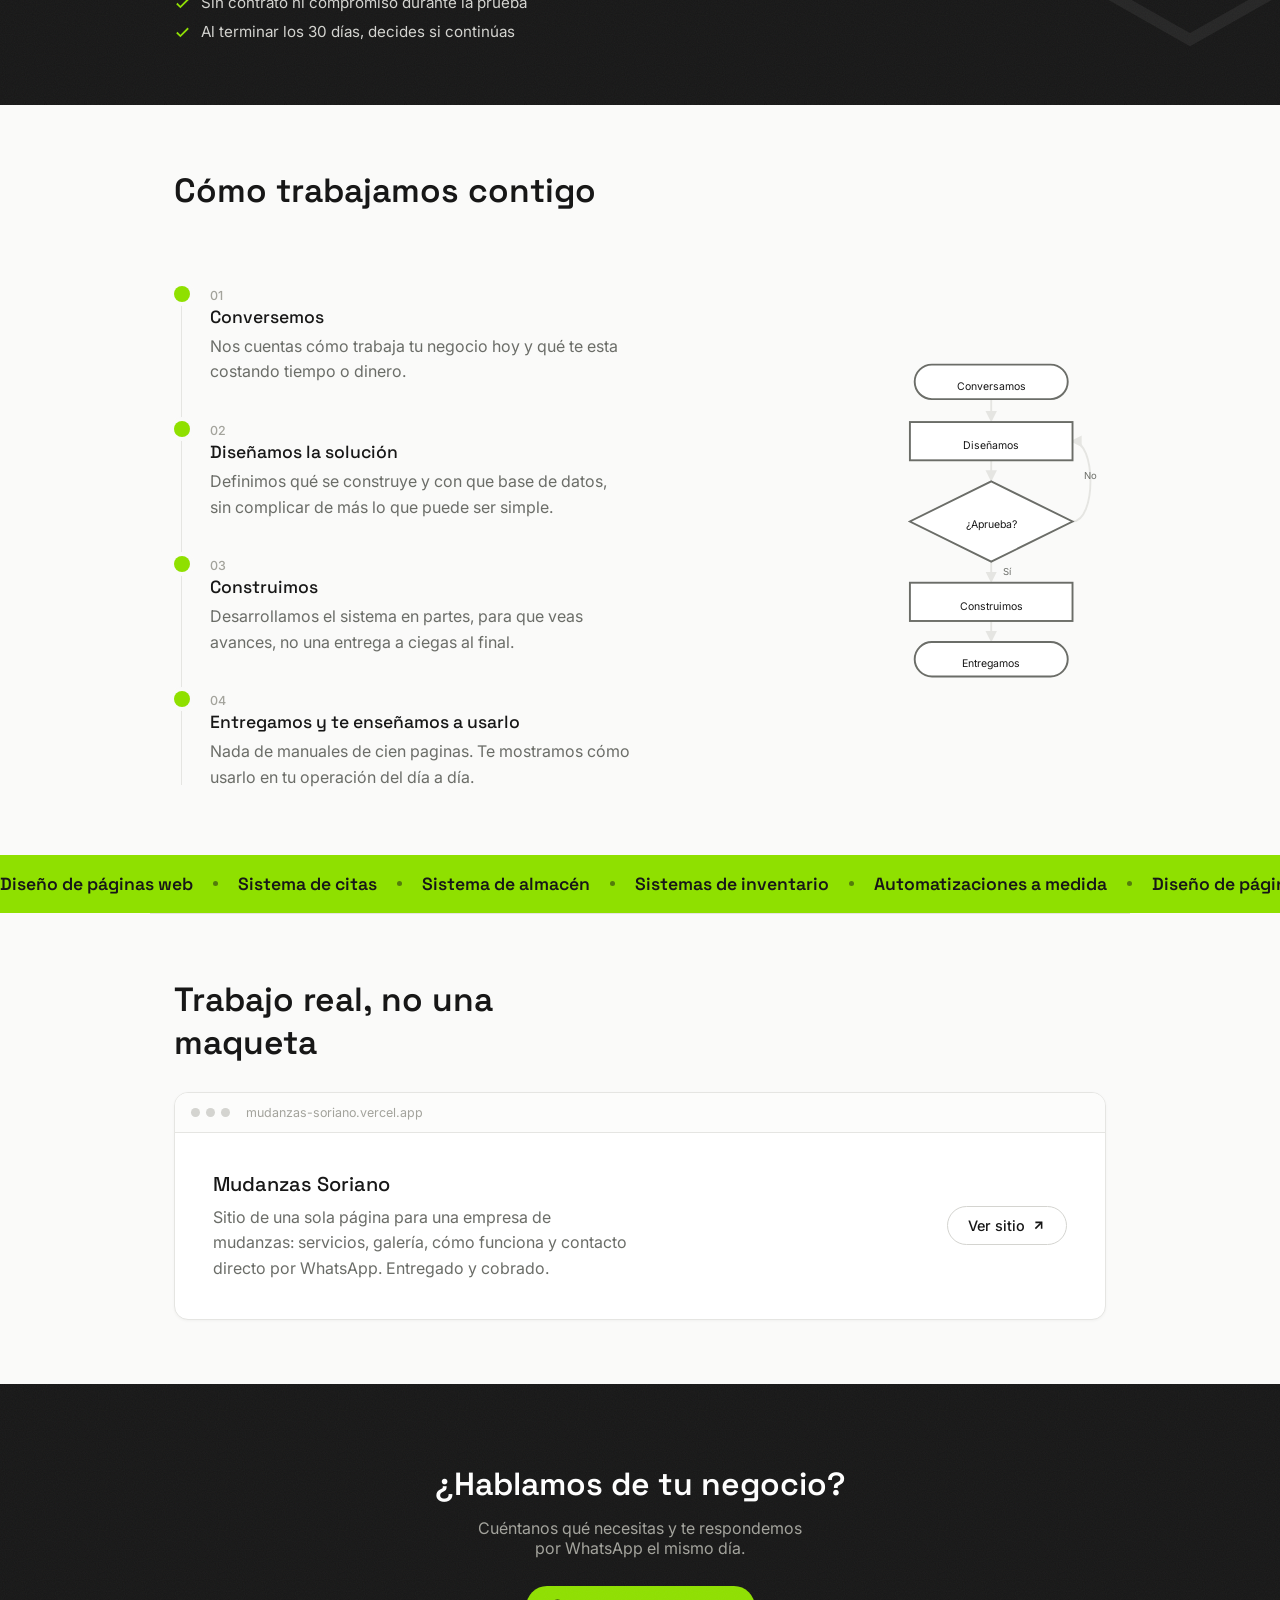
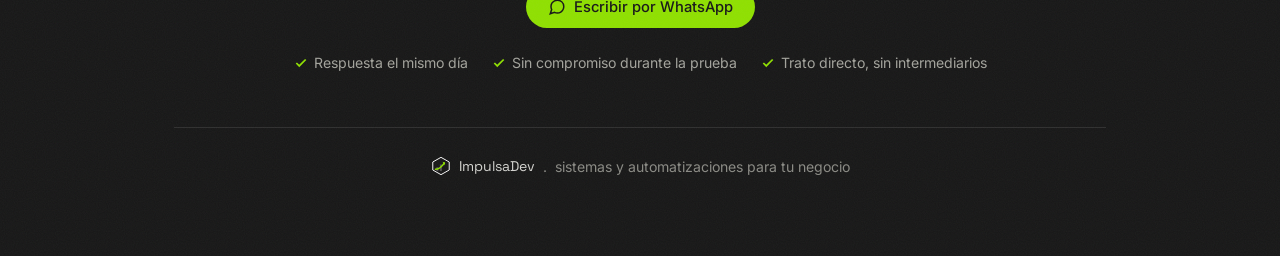
==== commit 3b15ea54: "agregar botón flotante de WhatsApp, mejorar accesibilidad del nav y marquee" ====
--- a/impulsadev-landing/index.html
+++ b/impulsadev-landing/index.html
@@ -18,7 +18,7 @@
 </head>
 <body>
     <header>
-        <div class="nav-container">
+        <nav class="nav-container">
             <div class="brand">
                 <svg width="30" height="30" viewBox="0 0 90 90" fill="none">
                     <path d="M45 6 L82 27 V63 L45 84 L8 63 V27 Z" stroke="#171717" stroke-width="4.5" stroke-linejoin="round"/>
@@ -30,7 +30,7 @@
                 <span class="brand-name">Impulsa<span class="dev">Dev</span></span>
             </div>
             <a href="#" id="nav-cta" class="btn btn-dark" target="_blank" rel="noreferrer">Conversemos</a>
-        </div>
+        </nav>
     </header>
       <section class="hero">
     <div class="hero-text">
@@ -176,8 +176,8 @@
     </div>
   </section>
   
-  <div class="marquee">
-    <div class="marquee-track"
+  <div class="marquee" role="marquee" aria-label="Servicios que ofrecemos">
+    <div class="marquee-track" aria-hidden="true">
       <span>Diseño de páginas web</span>
       <span class="dot"></span>
        <span>Sistema de citas</span>
@@ -250,6 +250,9 @@
       </div>
     </div>
   </footer>
+  <a href="#" id="floating-cta" class="whatsapp-float" target="_blank" rel="noreferrer" aria-label="Escribir por WhatsApp">
+    <svg width="26" height="26" viewBox="0 0 24 24" fill="none" stroke="currentColor" stroke-width="2"><path d="M21 11.5a8.38 8.38 0 0 1-.9 3.8 8.5 8.5 0 0 1-7.6 4.7 8.38 8.38 0 0 1-3.8-.9L3 21l1.9-5.7a8.38 8.38 0 0 1-.9-3.8 8.5 8.5 0 0 1 4.7-7.6 8.38 8.38 0 0 1 3.8-.9h.5a8.48 8.48 0 0 1 8 8v.5z"/></svg>
+  </a>
     <script src="js/script.js"></script>
 </body>
 </html>
--- a/impulsadev-landing/css/style.css
+++ b/impulsadev-landing/css/style.css
@@ -792,3 +792,24 @@
         animation: none;
     }
 }
+
+.whatsapp-float {
+  position: fixed;
+  bottom: 24px;
+  right: 24px;
+  width: 56px;
+  height: 56px;
+  border-radius: 50%;
+  background: var(--lime);
+  color: var(--ink);
+  display: flex;
+  align-items: center;
+  justify-content: center;
+  box-shadow: 0 4px 14px rgba(0, 0, 0, 0.2);
+  z-index: 40;
+  transition: transform 0.2s ease;
+}
+
+.whatsapp-float:hover {
+  transform: scale(1.08);
+}
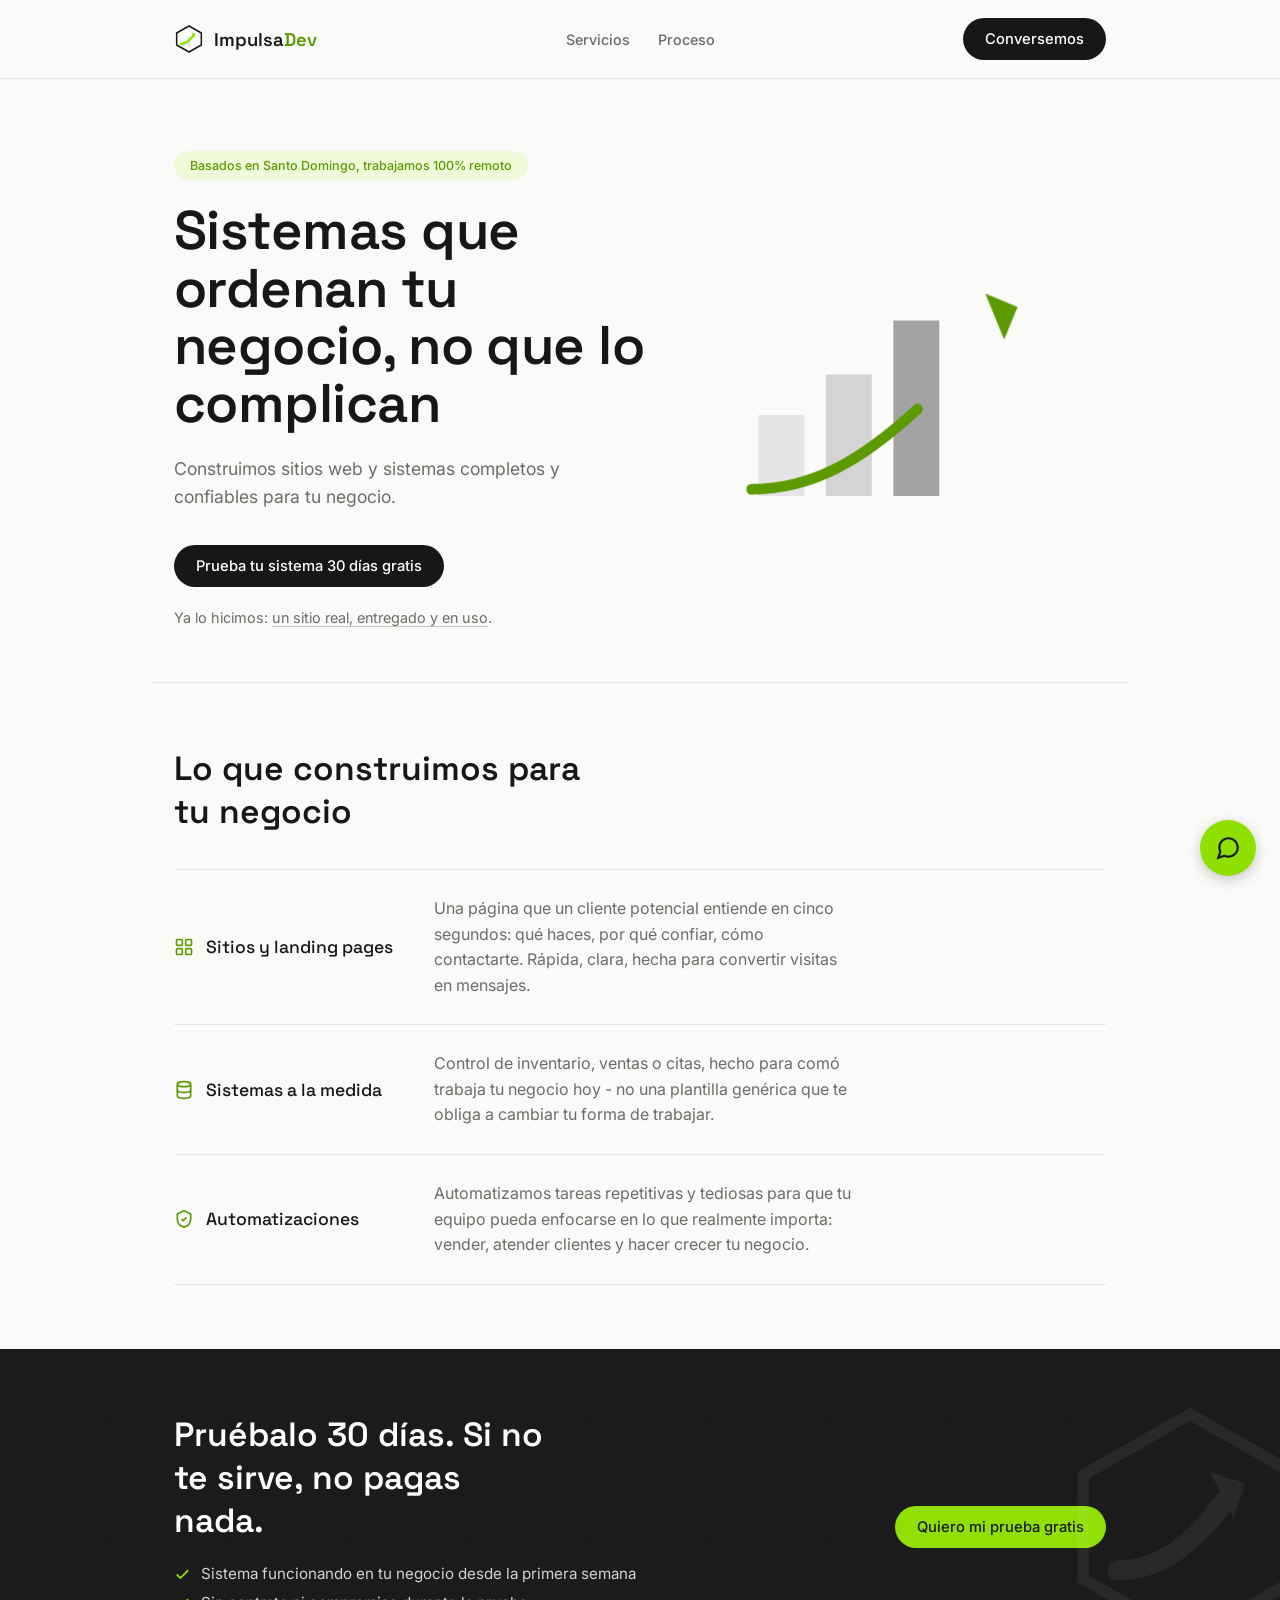
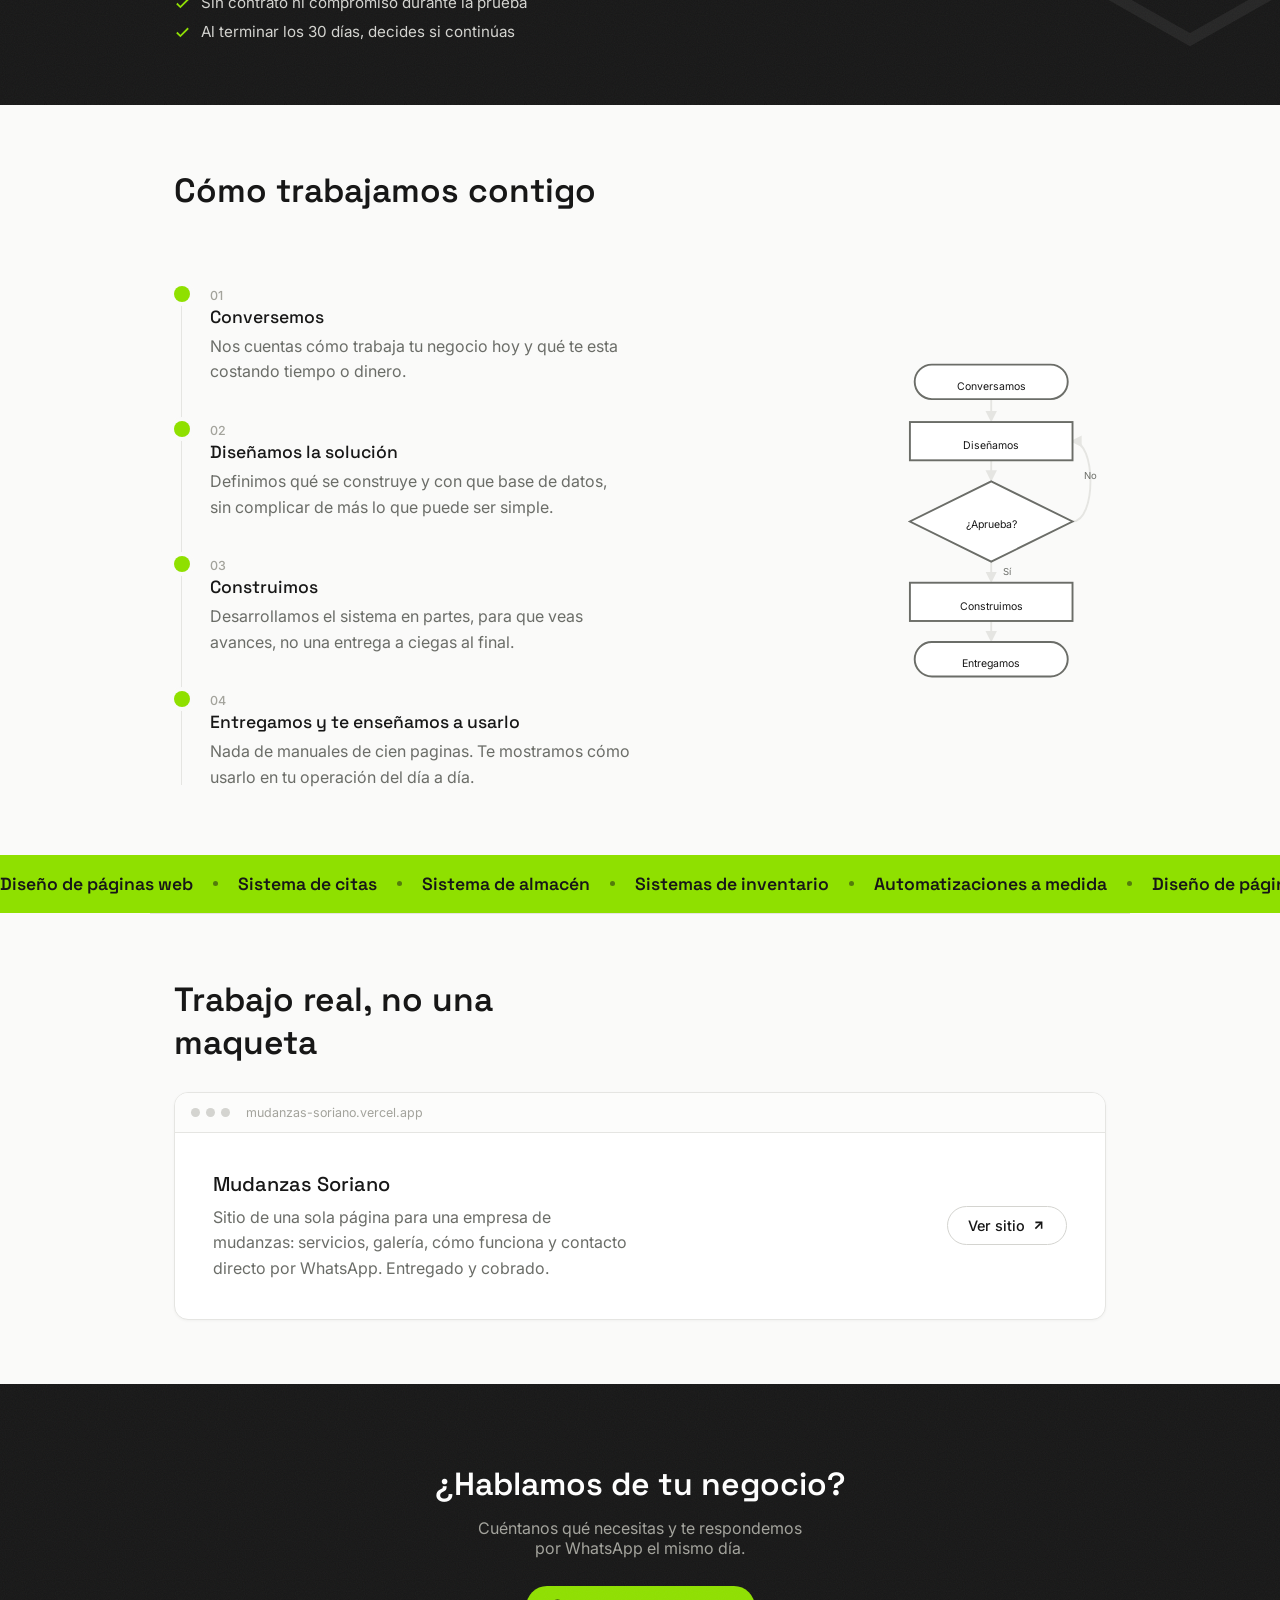
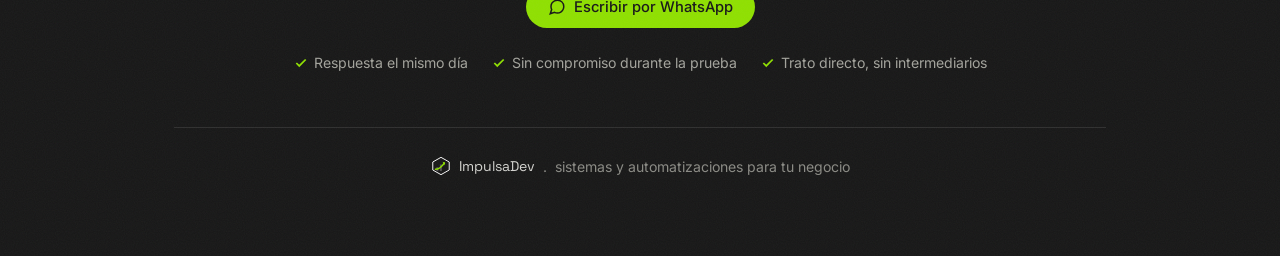
==== commit 6ca8be8e: "agregar links de navegación con scroll a servicios y proceso" ====
--- a/impulsadev-landing/index.html
+++ b/impulsadev-landing/index.html
@@ -10,11 +10,33 @@
     <meta property="og:image" content="https://impulsa-dev.vercel.app/img/favicon.png">
     <meta property="og:url" content="https://impulsa-dev.vercel.app"/>
     <meta property="og:type" content="website"/>
+    <meta name="theme-color" content="#171717"/>
+    <link rel="canonical" href="https://impulsa-dev.vercel.app" />
 
     <link rel="preconnect" href="https://fonts.googleapis.com">
     <link href="https://fonts.googleapis.com/css2?family=Space+Grotesk:wght@500;600;700&family=Inter:wght@400;500;600&display=swap" rel="stylesheet">
     <link rel="icon" type="image/png" href="img/favicon.png" />
+    <link rel="apple-touch-icon" href="img/apple-icon.png" />
     <link rel="stylesheet" href="css/style.css" />
+
+    <script type="application/ld+json">
+      {
+        "@context": "https://schema-org",
+        "@type": "ProfessionalService",
+        "name": "ImpulsaDev",
+        "description": "Sistemas y automatizaciones para negocios pequeños en Santo Domingo, República Dominicana.",
+        "url": "https://impulsa-dev.vercel.app",
+        "areaServed": {
+          "@type": "City",
+          "name": "Santo Domingo"
+        },
+        "address": {
+          "@type": "PostalAddress",
+          "addressLocality": "Santo Domingo",
+          "addressCountry": "DO"
+        }
+      }
+    </script>
 </head>
 <body>
     <header>
@@ -29,6 +51,10 @@
                 </svg>
                 <span class="brand-name">Impulsa<span class="dev">Dev</span></span>
             </div>
+            <div class="nav-links">
+                <a href="#servicios">Servicios</a>
+                <a href="#proceso">Proceso</a>
+            </div>
             <a href="#" id="nav-cta" class="btn btn-dark" target="_blank" rel="noreferrer">Conversemos</a>
         </nav>
     </header>
@@ -53,7 +79,7 @@
       </svg>
     </div>
   </section>
-  <section class="services">
+  <section class="services" id="servicios">
     <h2>Lo que construimos para tu negocio</h2>
 
     <div class="services-list">
@@ -111,7 +137,7 @@
       <a href="#" id="offer-cta" class="btn btn-lime" target="_blank" rel="noreferrer">Quiero mi prueba gratis</a>
     </div>
   </section>
-    <section class="process">
+    <section class="process" id="proceso">
     <h2>Cómo trabajamos contigo</h2>
 
     <div class="process-inner">
--- a/impulsadev-landing/css/style.css
+++ b/impulsadev-landing/css/style.css
@@ -79,6 +79,28 @@
     display: flex;
     align-items: center;
     justify-content: space-between;
+}
+
+.nav-links  {
+    display: none;
+    gap: 28px;
+}
+
+.nav-links a {
+    font-size: 0.9rem;
+    font-weight: 500;
+    color: var(--muted);
+    transition: color 0.2s ease;
+}
+
+.nav-links a:hover {
+    color: var(--ink);
+}
+
+@media (min-width: 800px) {
+    .nav-links {
+        display: flex;
+    }
 }
 
 .brand {
